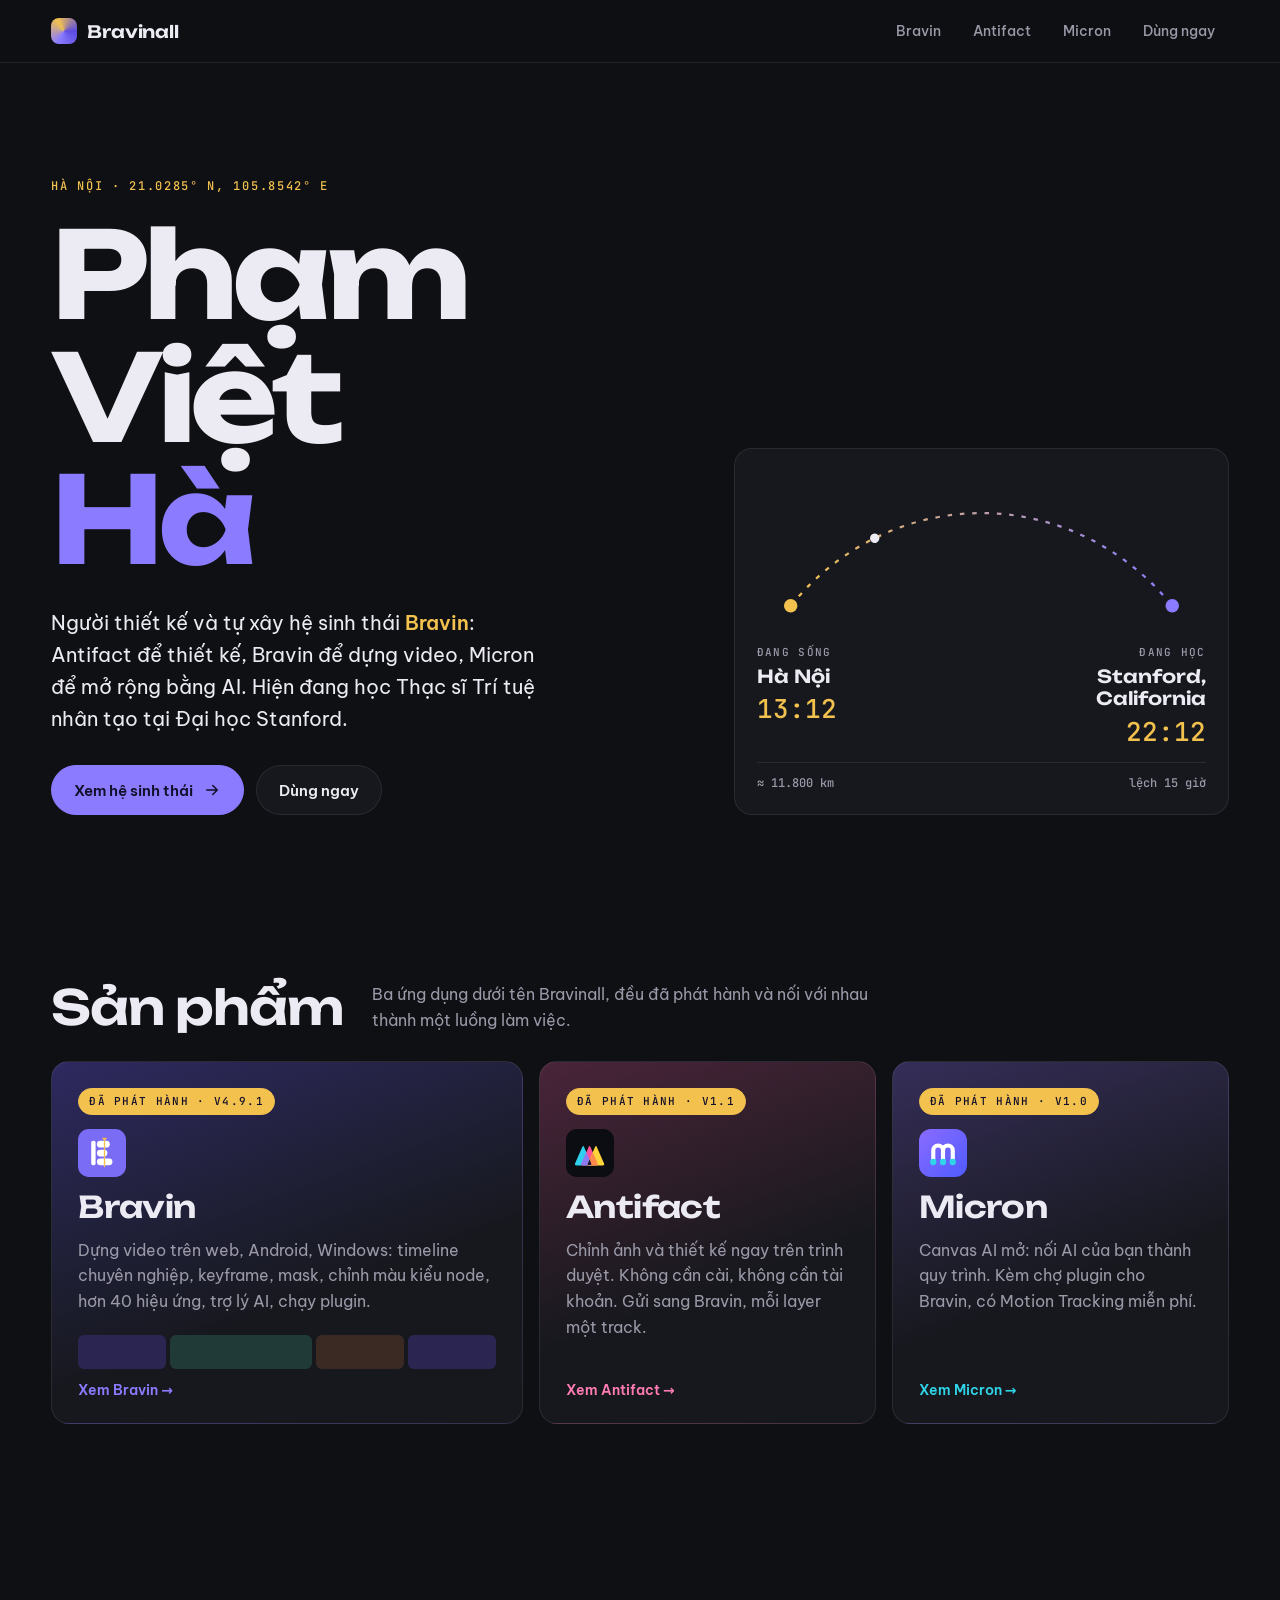
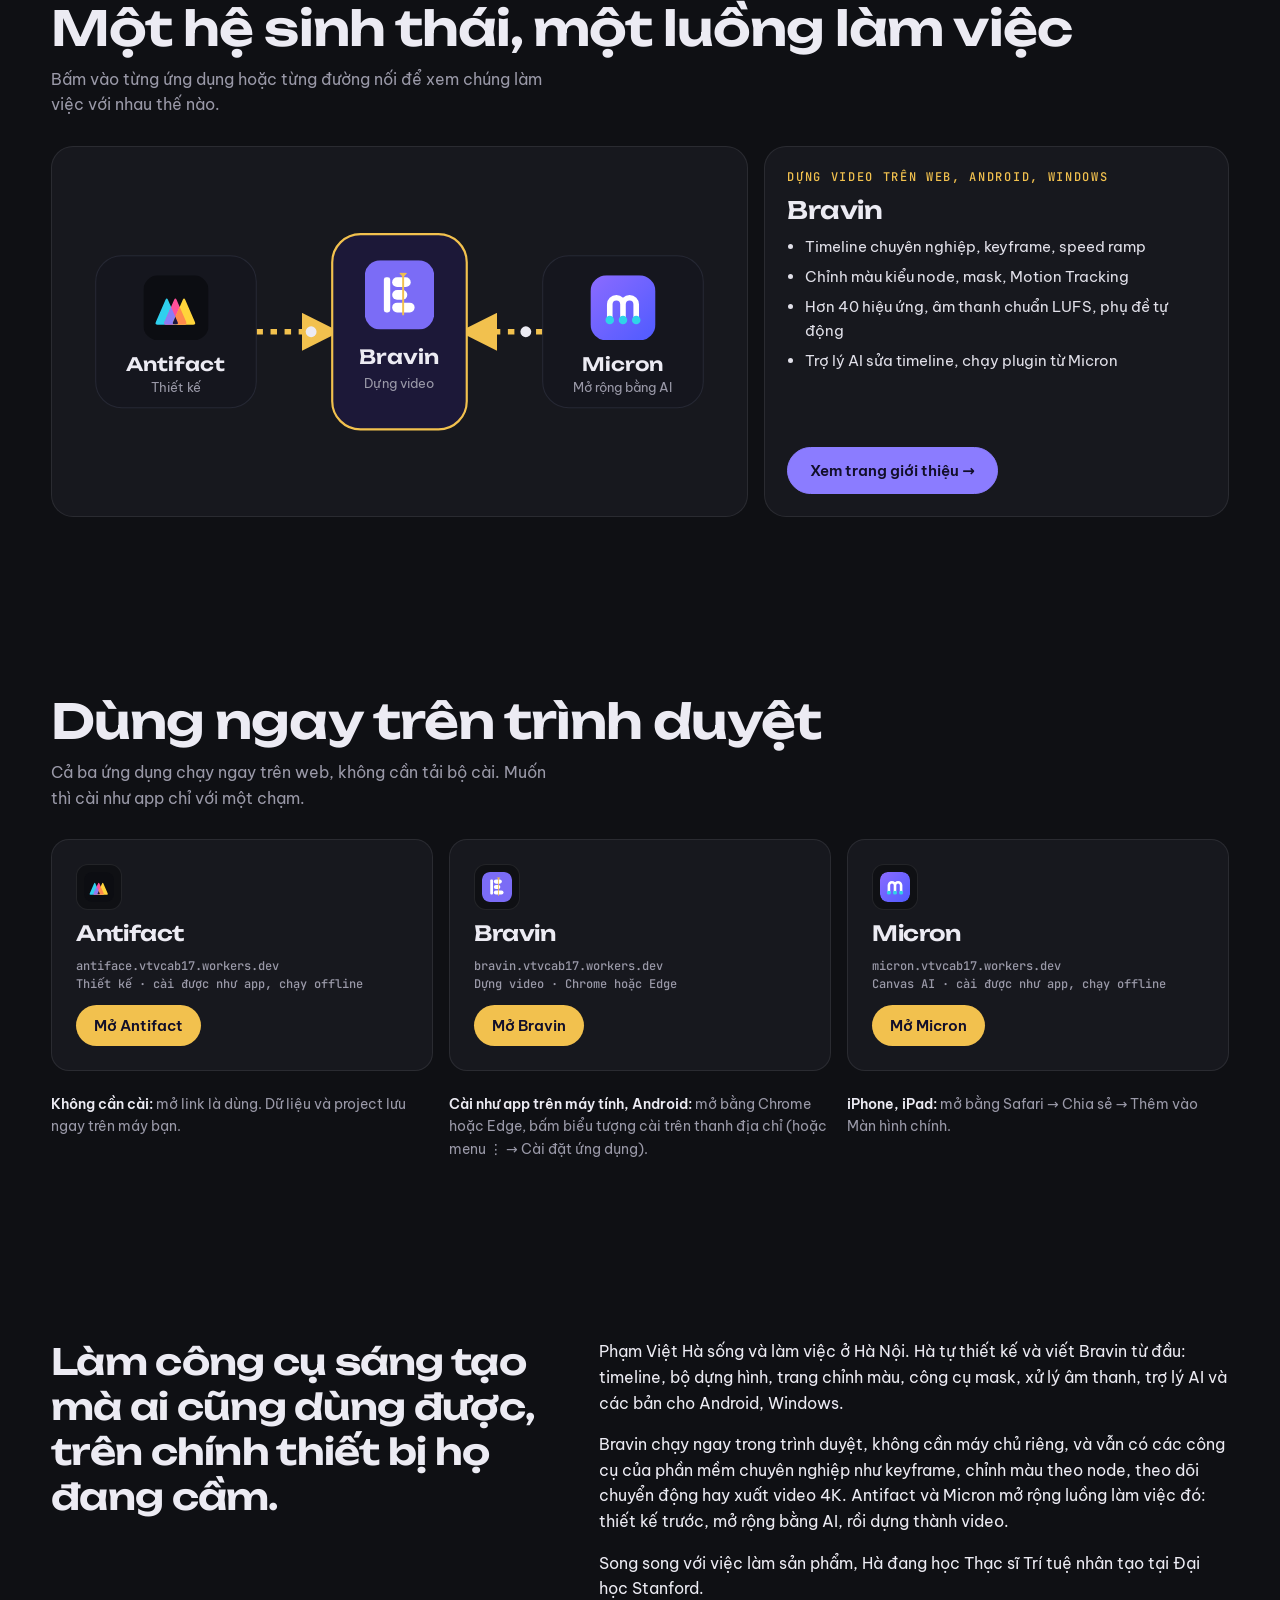
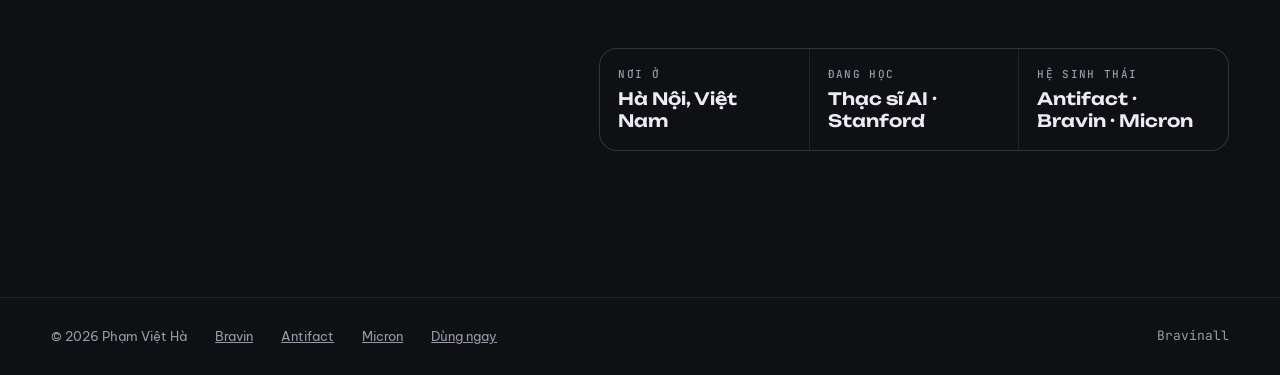
==== site/index.html @ 9df89d54 "Antifact và Micron thành trang trình chiếu giống Bravin - Mỗi tính năng một slide, thanh timeline ở " ====
<!doctype html>
<html lang="vi">
<head>
<meta charset="utf-8">
<meta name="viewport" content="width=device-width,initial-scale=1,viewport-fit=cover">
<title>Bravinall</title>
<meta name="description" content="Bravinall: hệ sinh thái công cụ sáng tạo của Phạm Việt Hà. Antifact để thiết kế, Bravin để dựng video, Micron để mở rộng bằng AI.">
<link rel="icon" href="assets/icon-32.png">
<meta property="og:title" content="Bravinall: Antifact, Bravin, Micron">
<meta property="og:description" content="Hệ sinh thái công cụ sáng tạo: Antifact để thiết kế, Bravin để dựng video, Micron để mở rộng bằng AI.">
<link rel="preconnect" href="https://fonts.googleapis.com">
<link rel="preconnect" href="https://fonts.gstatic.com" crossorigin>
<link rel="stylesheet" href="https://fonts.googleapis.com/css2?family=Be+Vietnam+Pro:wght@400;500;600&family=JetBrains+Mono:wght@500&family=Unbounded:wght@500;600;700&display=swap">
<link rel="stylesheet" href="assets/site.css">
<style>
.hero{padding-block:clamp(48px,9vw,120px) clamp(40px,6vw,80px)}
.hero .grid{display:grid;grid-template-columns:minmax(0,1.25fr) minmax(0,1fr);gap:clamp(28px,5vw,72px);align-items:end}
.name{font-size:clamp(46px,9.4vw,138px);font-weight:700;letter-spacing:-.045em;line-height:1.02}
.name span{display:block;color:var(--iris)}
.lede{font-size:clamp(17px,1.6vw,20px);max-width:36ch;margin-top:26px;color:var(--fg)}
.lede b{font-weight:600;color:var(--gold)}
.route{position:relative;background:var(--panel);border:1px solid var(--line);border-radius:var(--r);padding:22px;overflow:hidden}
.route svg{display:block;width:100%;height:auto}
.route .cities{display:grid;grid-template-columns:1fr 1fr;gap:14px;margin-top:6px}
.city .lbl{font:500 11px/1.4 var(--f-mono);letter-spacing:.12em;text-transform:uppercase;color:var(--muted)}
.city .nm{font:600 18px/1.25 var(--f-display);margin-top:4px}
.city .clock{font:500 26px/1.1 var(--f-mono);font-variant-numeric:tabular-nums;color:var(--gold);margin-top:8px}
.city:last-child{text-align:right}
.route .dist{display:flex;justify-content:space-between;gap:12px;border-top:1px solid var(--line);margin-top:16px;padding-top:12px;font:500 12px/1.4 var(--f-mono);color:var(--muted)}

.sec{padding-block:clamp(48px,7vw,96px)}
.sec-head{display:flex;flex-wrap:wrap;align-items:end;gap:12px 28px;margin-bottom:28px}
.sec-head h2{font-size:clamp(28px,4vw,48px)}
.sec-head p{max-width:46ch}

.projects{display:grid;grid-template-columns:1.4fr 1fr 1fr;gap:16px}
.proj{position:relative;display:flex;flex-direction:column;gap:14px;min-height:300px;padding:26px;border-radius:var(--r);border:1px solid var(--line);background:var(--panel);text-decoration:none;overflow:hidden;transition:transform .2s,border-color .2s}
.proj:hover{transform:translateY(-3px);border-color:color-mix(in srgb,var(--iris) 45%,transparent)}
.proj h3{font-size:30px}
.proj .st{font:500 11px/1 var(--f-mono);letter-spacing:.12em;text-transform:uppercase;padding:7px 10px;border-radius:999px;border:1px solid var(--line);align-self:flex-start}
.proj .st.live{color:#120f2a;background:var(--gold);border-color:var(--gold)}
.proj .st.soon{color:var(--muted)}
.proj p{color:var(--muted);max-width:40ch}
.proj .go{margin-top:auto;font:600 14px/1 var(--f-body);color:var(--iris)}
.proj.featured{background:linear-gradient(160deg,color-mix(in srgb,var(--iris-deep) 34%,var(--panel)) 0%,var(--panel) 62%)}
.proj.featured .strip{display:flex;gap:4px;height:34px;margin-top:6px}
.proj.featured .strip i{display:block;border-radius:6px;background:var(--clip-a)}
.proj.featured .strip i:nth-child(2){background:var(--clip-b);flex:1.6}
.proj.featured .strip i:nth-child(3){background:var(--clip-c)}
.proj.featured .strip i{flex:1}
.proj .pic{width:48px;height:48px;display:block}
.proj.af{background:linear-gradient(160deg,color-mix(in srgb,#ff4f99 22%,var(--panel)) 0%,var(--panel) 60%)}
.proj.af .go{color:#ff7db3}
.proj.mc{background:linear-gradient(160deg,color-mix(in srgb,#8b6bff 26%,var(--panel)) 0%,var(--panel) 60%)}
.proj.mc .go{color:#2fd4e8}
.eco{display:grid;grid-template-columns:minmax(0,1.5fr) minmax(0,1fr);gap:16px;align-items:stretch}
.eco-map svg{display:block;width:100%;height:auto}
.enode{cursor:pointer;outline:none}
.enode rect{transition:stroke .2s,filter .2s}
.enode:hover rect,.enode:focus-visible rect,.enode.on rect{stroke:#f2c14e;stroke-width:2}
.link{stroke-dasharray:6 7;animation:dash 1s linear infinite;opacity:.55;transition:opacity .2s}
.link.on{opacity:1;stroke-width:5}
.hit path{cursor:pointer}
@keyframes dash{to{stroke-dashoffset:-26}}
.eco-info{display:flex;flex-direction:column;gap:12px}
.eco-info h3{font-size:24px}
.eco-info ul{margin:0;padding-left:18px;display:grid;gap:6px;color:color-mix(in srgb,var(--fg) 86%,var(--muted));font-size:15px}
.eco-info .act{display:flex;flex-wrap:wrap;gap:10px;margin-top:auto}
.proj.dim{background:repeating-linear-gradient(135deg,var(--panel) 0 14px,color-mix(in srgb,var(--panel) 86%,var(--fg)) 14px 15px)}

.about{display:grid;grid-template-columns:minmax(0,1fr) minmax(0,1.3fr);gap:clamp(24px,5vw,72px)}
.about .big{font:600 clamp(24px,3vw,36px)/1.25 var(--f-display);letter-spacing:-.02em}
.about .txt{display:flex;flex-direction:column;gap:16px;max-width:62ch;color:var(--fg)}
.facts{display:grid;grid-template-columns:repeat(3,minmax(0,1fr));gap:1px;background:var(--line);border:1px solid var(--line);border-radius:var(--r);overflow:hidden;margin-top:30px}
.facts div{background:var(--ink);padding:18px}
.facts dt{font:500 11px/1.4 var(--f-mono);letter-spacing:.12em;text-transform:uppercase;color:var(--muted)}
.facts dd{margin:6px 0 0;font:600 17px/1.3 var(--f-display)}

@media (max-width:900px){
  .hero .grid,.about{grid-template-columns:1fr}
  .projects{grid-template-columns:1fr}
  .eco{grid-template-columns:1fr}
  .proj{min-height:0}
  .facts{grid-template-columns:1fr}
}
@media (prefers-reduced-motion:reduce){.route .dot{display:none}.link{animation:none}}
</style>
</head>
<body>
<header class="bar">
  <div class="wrap">
    <a class="logo" href="index.html" aria-current="page"><i aria-hidden="true"></i>Bravinall</a>
    <nav class="nav" aria-label="Sản phẩm">
      <a href="bravin.html">Bravin</a>
      <a href="antifact.html">Antifact</a>
      <a href="micron.html">Micron</a>
      <a href="#tai-ve">Dùng ngay</a>
    </nav>
  </div>
</header>

<main>
  <section class="hero wrap">
    <div class="grid">
      <div>
        <p class="eyebrow">Hà Nội · 21.0285° N, 105.8542° E</p>
        <h1 class="name" style="margin-top:18px">Phạm<br>Việt <span>Hà</span></h1>
        <p class="lede">Người thiết kế và tự xây hệ sinh thái <b>Bravin</b>: Antifact để thiết kế, Bravin để dựng video, Micron để mở rộng bằng AI. Hiện đang học Thạc sĩ Trí tuệ nhân tạo tại Đại học Stanford.</p>
        <div style="display:flex;flex-wrap:wrap;gap:12px;margin-top:30px">
          <a class="btn primary" href="#he-sinh-thai">Xem hệ sinh thái
            <svg viewBox="0 0 24 24" fill="none" stroke="currentColor" stroke-width="2" stroke-linecap="round"><path d="M5 12h14M13 6l6 6-6 6"/></svg></a>
          <a class="btn" href="#tai-ve">Dùng ngay</a>
        </div>
      </div>
      <aside class="route rise" aria-label="Hà Nội và Stanford">
        <svg viewBox="0 0 400 150" role="img" aria-label="Đường bay từ Hà Nội tới Stanford">
          <defs><linearGradient id="arc" x1="0" x2="1"><stop offset="0" stop-color="#f2c14e"/><stop offset="1" stop-color="#8b7cff"/></linearGradient></defs>
          <path id="routePath" d="M30 120 C 120 10, 280 10, 370 120" fill="none" stroke="url(#arc)" stroke-width="2" stroke-dasharray="4 7"/>
          <circle cx="30" cy="120" r="6" fill="#f2c14e"/><circle cx="370" cy="120" r="6" fill="#8b7cff"/>
          <circle class="dot" r="4.2" fill="#ecebf3"><animateMotion dur="7s" repeatCount="indefinite" rotate="auto"><mpath href="#routePath"/></animateMotion></circle>
        </svg>
        <div class="cities">
          <div class="city"><div class="lbl">Đang sống</div><div class="nm">Hà Nội</div><div class="clock" id="clkHN">--:--</div></div>
          <div class="city"><div class="lbl">Đang học</div><div class="nm">Stanford, California</div><div class="clock" id="clkSF">--:--</div></div>
        </div>
        <div class="dist"><span>≈ 11.800 km</span><span id="clkDiff">lệch 14 giờ</span></div>
      </aside>
    </div>
  </section>

  <section class="sec wrap" id="du-an">
    <div class="sec-head">
      <h2>Sản phẩm</h2>
      <p class="muted">Ba ứng dụng dưới tên Bravinall, đều đã phát hành và nối với nhau thành một luồng làm việc.</p>
    </div>
    <div class="projects">
      <a class="proj featured rise" href="bravin.html">
        <span class="st live">Đã phát hành · v4.9.1</span>
        <img class="pic" src="assets/brand/bravin.svg" alt="">
        <h3>Bravin</h3>
        <p>Dựng video trên web, Android, Windows: timeline chuyên nghiệp, keyframe, mask, chỉnh màu kiểu node, hơn 40 hiệu ứng, trợ lý AI, chạy plugin.</p>
        <div class="strip" aria-hidden="true"><i></i><i></i><i></i><i></i></div>
        <span class="go">Xem Bravin →</span>
      </a>
      <a class="proj af rise" href="antifact.html">
        <span class="st live">Đã phát hành · v1.1</span>
        <img class="pic" src="assets/brand/antifact.svg" alt="">
        <h3>Antifact</h3>
        <p>Chỉnh ảnh và thiết kế ngay trên trình duyệt. Không cần cài, không cần tài khoản. Gửi sang Bravin, mỗi layer một track.</p>
        <span class="go">Xem Antifact →</span>
      </a>
      <a class="proj mc rise" href="micron.html">
        <span class="st live">Đã phát hành · v1.0</span>
        <img class="pic" src="assets/brand/micron.svg" alt="">
        <h3>Micron</h3>
        <p>Canvas AI mở: nối AI của bạn thành quy trình. Kèm chợ plugin cho Bravin, có Motion Tracking miễn phí.</p>
        <span class="go">Xem Micron →</span>
      </a>
    </div>
  </section>

  <section class="sec wrap" id="he-sinh-thai">
    <div class="sec-head">
      <h2>Một hệ sinh thái, một luồng làm việc</h2>
      <p class="muted">Bấm vào từng ứng dụng hoặc từng đường nối để xem chúng làm việc với nhau thế nào.</p>
    </div>
    <div class="eco">
      <div class="eco-map stage">
        <svg viewBox="0 0 600 300" role="img" aria-label="Sơ đồ: Antifact gửi thiết kế sang Bravin, Micron gửi kết quả AI và plugin sang Bravin">
          <defs><marker id="ah" viewBox="0 0 10 10" refX="8" refY="5" markerWidth="7" markerHeight="7" orient="auto"><path d="M0 0L10 5L0 10z" fill="#f2c14e"/></marker></defs>
          <g fill="none" stroke-width="3">
            <path class="link" data-k="af-br" d="M168 150 C 220 150, 220 150, 238 150" stroke="#f2c14e" marker-end="url(#ah)"/>
            <path class="link" data-k="mc-br" d="M432 150 C 380 150, 380 150, 362 150" stroke="#f2c14e" marker-end="url(#ah)"/>
          </g>
          <g class="hit" fill="transparent"><path data-k="af-br" d="M168 136H238V164H168z"/><path data-k="mc-br" d="M362 136H432V164H362z"/></g>
          <g class="enode" data-k="af" tabindex="0" role="button" aria-label="Antifact"><rect x="20" y="80" width="148" height="140" rx="24" fill="#15161e" stroke="#262834"/><image href="assets/brand/antifact.svg" x="64" y="98" width="60" height="60"/><text x="94" y="186" text-anchor="middle" fill="#ecebf3" font-family="Unbounded,sans-serif" font-size="17" font-weight="600">Antifact</text><text x="94" y="206" text-anchor="middle" fill="#9a99a8" font-family="Be Vietnam Pro,sans-serif" font-size="12">Thiết kế</text></g>
          <g class="enode" data-k="br" tabindex="0" role="button" aria-label="Bravin"><rect x="238" y="60" width="124" height="180" rx="26" fill="#1c1838" stroke="#8b7cff"/><image href="assets/brand/bravin.svg" x="268" y="84" width="64" height="64"/><text x="300" y="180" text-anchor="middle" fill="#ecebf3" font-family="Unbounded,sans-serif" font-size="18" font-weight="600">Bravin</text><text x="300" y="202" text-anchor="middle" fill="#9a99a8" font-family="Be Vietnam Pro,sans-serif" font-size="12">Dựng video</text></g>
          <g class="enode" data-k="mc" tabindex="0" role="button" aria-label="Micron"><rect x="432" y="80" width="148" height="140" rx="24" fill="#15161e" stroke="#262834"/><image href="assets/brand/micron.svg" x="476" y="98" width="60" height="60"/><text x="506" y="186" text-anchor="middle" fill="#ecebf3" font-family="Unbounded,sans-serif" font-size="17" font-weight="600">Micron</text><text x="506" y="206" text-anchor="middle" fill="#9a99a8" font-family="Be Vietnam Pro,sans-serif" font-size="12">Mở rộng bằng AI</text></g>
          <circle r="5" fill="#ecebf3"><animateMotion dur="2.4s" repeatCount="indefinite" path="M168 150 L238 150"/></circle>
          <circle r="5" fill="#ecebf3"><animateMotion dur="2.4s" begin="-1.2s" repeatCount="indefinite" path="M432 150 L362 150"/></circle>
        </svg>
      </div>
      <div class="eco-info stage" id="ecoInfo" aria-live="polite"></div>
    </div>
  </section>

  <section class="sec wrap" id="tai-ve">
    <div class="sec-head"><h2>Dùng ngay trên trình duyệt</h2><p class="muted">Cả ba ứng dụng chạy ngay trên web, không cần tải bộ cài. Muốn thì cài như app chỉ với một chạm.</p></div>
    <div class="dl">
        <a class="get web" href="https://antiface.vtvcab17.workers.dev/" target="_blank" rel="noopener">
          <span class="ic"><img src="assets/brand/antifact.svg" alt="" width="30" height="30"></span>
          <h3>Antifact</h3><span class="meta">antiface.vtvcab17.workers.dev<br>Thiết kế · cài được như app, chạy offline</span><span class="act">Mở Antifact</span></a>
        <a class="get web" href="https://bravin.vtvcab17.workers.dev/" target="_blank" rel="noopener">
          <span class="ic"><img src="assets/brand/bravin.svg" alt="" width="30" height="30"></span>
          <h3>Bravin</h3><span class="meta">bravin.vtvcab17.workers.dev<br>Dựng video · Chrome hoặc Edge</span><span class="act">Mở Bravin</span></a>
        <a class="get web" href="https://micron.vtvcab17.workers.dev/" target="_blank" rel="noopener">
          <span class="ic"><img src="assets/brand/micron.svg" alt="" width="30" height="30"></span>
          <h3>Micron</h3><span class="meta">micron.vtvcab17.workers.dev<br>Canvas AI · cài được như app, chạy offline</span><span class="act">Mở Micron</span></a>
    </div>
    <div class="notes">
      <p><b>Không cần cài:</b> mở link là dùng. Dữ liệu và project lưu ngay trên máy bạn.</p>
      <p><b>Cài như app trên máy tính, Android:</b> mở bằng Chrome hoặc Edge, bấm biểu tượng cài trên thanh địa chỉ (hoặc menu ⋮ → Cài đặt ứng dụng).</p>
      <p><b>iPhone, iPad:</b> mở bằng Safari → Chia sẻ → Thêm vào Màn hình chính.</p>
    </div>
  </section>

  <section class="sec wrap" id="gioi-thieu">
    <div class="about">
      <p class="big rise">Làm công cụ sáng tạo mà ai cũng dùng được, trên chính thiết bị họ đang cầm.</p>
      <div class="txt">
        <p>Phạm Việt Hà sống và làm việc ở Hà Nội. Hà tự thiết kế và viết Bravin từ đầu: timeline, bộ dựng hình, trang chỉnh màu, công cụ mask, xử lý âm thanh, trợ lý AI và các bản cho Android, Windows.</p>
        <p>Bravin chạy ngay trong trình duyệt, không cần máy chủ riêng, và vẫn có các công cụ của phần mềm chuyên nghiệp như keyframe, chỉnh màu theo node, theo dõi chuyển động hay xuất video 4K. Antifact và Micron mở rộng luồng làm việc đó: thiết kế trước, mở rộng bằng AI, rồi dựng thành video.</p>
        <p>Song song với việc làm sản phẩm, Hà đang học Thạc sĩ Trí tuệ nhân tạo tại Đại học Stanford.</p>
        <dl class="facts">
          <div><dt>Nơi ở</dt><dd>Hà Nội, Việt Nam</dd></div>
          <div><dt>Đang học</dt><dd>Thạc sĩ AI · Stanford</dd></div>
          <div><dt>Hệ sinh thái</dt><dd>Antifact · Bravin · Micron</dd></div>
        </dl>
      </div>
    </div>
  </section>
</main>

<footer class="foot">
  <div class="wrap">
    <span>© 2026 Phạm Việt Hà</span>
    <a href="bravin.html">Bravin</a><a href="antifact.html">Antifact</a><a href="micron.html">Micron</a><a href="#tai-ve">Dùng ngay</a>
    <span class="tc">Bravinall</span>
  </div>
</footer>
<script src="assets/site.js"></script>
<script>
(function () {
  const f = tz => new Intl.DateTimeFormat("vi-VN", { hour: "2-digit", minute: "2-digit", hour12: false, timeZone: tz });
  const hn = f("Asia/Ho_Chi_Minh"), sf = f("America/Los_Angeles");
  function tick() {
    const d = new Date();
    document.getElementById("clkHN").textContent = hn.format(d);
    document.getElementById("clkSF").textContent = sf.format(d);
    const off = tz => { const p = new Intl.DateTimeFormat("en-US", { timeZone: tz, timeZoneName: "shortOffset" }).formatToParts(d).find(x => x.type === "timeZoneName"); const m = /GMT([+-]\d+)?/.exec(p ? p.value : ""); return m && m[1] ? +m[1] : 0; };
    document.getElementById("clkDiff").textContent = "lệch " + Math.abs(off("Asia/Ho_Chi_Minh") - off("America/Los_Angeles")) + " giờ";
  }
  tick(); setInterval(tick, 15000);
})();
</script>
<script>
(function () {
  const D = {
    af: ["Antifact", "Thiết kế ngay trên trình duyệt", ["Không cần cài, không cần tài khoản, dữ liệu ở máy bạn", "Layer, 16 công cụ, xoá vật thể, chữ tiếng Việt", "Trợ lý AI tự chọn: Claude, OpenAI, Ollama", "Xuất PNG, JPG, WebP hoặc gửi sang Bravin"], "antifact.html", "https://antiface.vtvcab17.workers.dev/"],
    br: ["Bravin", "Dựng video trên web, Android, Windows", ["Timeline chuyên nghiệp, keyframe, speed ramp", "Chỉnh màu kiểu node, mask, Motion Tracking", "Hơn 40 hiệu ứng, âm thanh chuẩn LUFS, phụ đề tự động", "Trợ lý AI sửa timeline, chạy plugin từ Micron"], "bravin.html", "https://bravin.vtvcab17.workers.dev/"],
    mc: ["Micron", "Canvas AI và chợ tiện ích", ["Nối các ô AI thành quy trình, Chạy tất cả", "Mang AI của bạn: API key hoặc AI chạy trên máy", "Chợ plugin cho Bravin: Motion Tracking, Micron AI…", "Web, Windows, macOS, Android, iPad"], "micron.html", "https://micron.vtvcab17.workers.dev/"],
    "af-br": ["Antifact → Bravin", "Thiết kế tĩnh thành video", ["Nút Gửi sang Bravin trong Antifact", "Mỗi layer thành một track, đúng vị trí và thứ tự", "Giữ keyframe, chuyển cảnh, camera 2D và parallax", "Bravin hiện báo cáo nhập để kiểm tra"], "bravin.html#he-sinh-thai", null],
    "mc-br": ["Micron → Bravin", "AI và plugin cho trình dựng", ["Extension: 🎬 Gửi sang Bravin dưới mỗi kết quả", "Plugin Micron AI viết chữ, tạo ảnh, giọng đọc trên timeline", "Plugin Motion Tracking miễn phí", "Cài từ chợ Extensions & Plugins"], "micron.html", null]
  };
  const info = document.getElementById("ecoInfo");
  function pick(k) {
    const [t, sub, li, page, app] = D[k];
    info.innerHTML = '<p class="eyebrow">' + sub + "</p><h3>" + t + "</h3><ul>" + li.map(x => "<li>" + x + "</li>").join("") + '</ul><div class="act"><a class="btn primary" href="' + page + '">Xem trang giới thiệu →</a>' + "" + "</div>";
    document.querySelectorAll(".enode").forEach(n => n.classList.toggle("on", n.dataset.k === k));
    document.querySelectorAll(".link").forEach(l => l.classList.toggle("on", l.dataset.k === k || (k === "br")));
  }
  document.querySelectorAll(".enode,.hit path").forEach(n => { n.addEventListener("click", () => pick(n.dataset.k)); n.addEventListener("keydown", e => { if (e.key === "Enter" || e.key === " ") { e.preventDefault(); pick(n.dataset.k); } }); });
  pick("br");
})();
</script>
</body>
</html>
---- site/assets/site.css ----
/* Bravinall — studio of Phạm Việt Hà.
   Layout: dark editing-suite ground; content sits on a 12-col grid; the Bravin
   deck is a stack of full-height "slides" scrubbed by a timeline at the bottom. */
:root{
  --ink:#0f1014;          /* ground, like an editor's canvas */
  --panel:#17181e;        /* raised surfaces */
  --line:rgba(231,231,240,.09);
  --fg:#ecebf3;           /* main text */
  --muted:#9a99a8;        /* secondary text */
  --iris:#8b7cff;         /* Bravin accent */
  --iris-deep:#5b4be0;
  --gold:#f2c14e;         /* playhead, timecode, keyframes */
  --clip-a:#2b2552; --clip-b:#1f3a37; --clip-c:#3b2a24;
  --f-display:"Unbounded","Be Vietnam Pro",system-ui,sans-serif;
  --f-body:"Be Vietnam Pro",system-ui,-apple-system,"Segoe UI",sans-serif;
  --f-mono:"JetBrains Mono",ui-monospace,Menlo,Consolas,monospace;
  --gutter:clamp(16px,4vw,56px);
  --r:18px;
  color-scheme:dark;
}
*{box-sizing:border-box}
html{scroll-behavior:smooth}
body{margin:0;background:var(--ink);color:var(--fg);font:400 16px/1.6 var(--f-body);-webkit-font-smoothing:antialiased;overflow-x:hidden}
a{color:inherit}
:focus-visible{outline:2px solid var(--gold);outline-offset:3px;border-radius:6px}
h1,h2,h3{font-family:var(--f-display);font-weight:600;letter-spacing:-.02em;line-height:1.08;text-wrap:balance;margin:0}
p{margin:0}
.wrap{padding-inline:var(--gutter);max-width:1320px;margin-inline:auto}
.eyebrow{font:500 12px/1.4 var(--f-mono);letter-spacing:.14em;text-transform:uppercase;color:var(--gold)}
.muted{color:var(--muted)}
.tc{font-family:var(--f-mono);font-variant-numeric:tabular-nums}

/* top bar */
.bar{position:sticky;top:env(safe-area-inset-top,0px);z-index:40;background:color-mix(in srgb,var(--ink) 82%,transparent);backdrop-filter:blur(14px);-webkit-backdrop-filter:blur(14px);border-bottom:1px solid var(--line)}
.bar .wrap{display:flex;align-items:center;gap:14px;min-height:62px;flex-wrap:wrap}
.logo{display:flex;align-items:center;gap:10px;text-decoration:none;font:600 17px/1 var(--f-display);letter-spacing:-.01em}
.logo i{width:26px;height:26px;border-radius:8px;background:conic-gradient(from 210deg,var(--iris),var(--gold),var(--iris-deep),var(--iris));display:block}
.nav{display:flex;gap:4px;margin-left:auto;flex-wrap:wrap}
.nav a{text-decoration:none;font:500 14px/1 var(--f-body);color:var(--muted);padding:10px 14px;border-radius:999px;transition:color .15s,background-color .15s}
.nav a:hover{color:var(--fg);background:var(--panel)}
.nav a[aria-current="page"]{color:var(--fg);background:var(--panel)}
.nav a .new{font:500 10px/1 var(--f-mono);color:var(--gold);margin-left:6px;letter-spacing:.06em}
.nav a .soon{font:500 10px/1 var(--f-mono);color:var(--gold);margin-left:6px;letter-spacing:.06em}

/* buttons */
.btn{display:inline-flex;align-items:center;gap:10px;text-decoration:none;font:600 15px/1 var(--f-body);padding:15px 22px;border-radius:999px;border:1px solid var(--line);background:var(--panel);color:var(--fg);transition:transform .15s,background-color .15s,border-color .15s}
.btn:hover{transform:translateY(-1px);border-color:color-mix(in srgb,var(--iris) 50%,transparent)}
.btn.primary{background:var(--iris);border-color:var(--iris);color:#120f2a}
.btn.primary:hover{background:color-mix(in srgb,var(--iris) 88%,white)}
.btn svg{width:18px;height:18px;flex:none}

/* reveal tied to scroll position where supported; fully visible otherwise */
@supports (animation-timeline: view()){
  @media (prefers-reduced-motion:no-preference){
    .rise{animation:rise linear both;animation-timeline:view();animation-range:entry 0% cover 30%}
  }
}
@keyframes rise{from{opacity:.4;transform:translateY(32px)}to{opacity:1;transform:none}}

/* footer */
.foot{border-top:1px solid var(--line);margin-top:40px}
.foot .wrap{display:flex;flex-wrap:wrap;gap:12px 28px;align-items:center;padding-block:28px;color:var(--muted);font-size:13px}
.foot .wrap>:last-child{margin-left:auto}
@media (max-width:640px){.foot .wrap>:last-child{margin-left:0}}

/* ===== Hệ sinh thái: phần dùng chung (player, so sánh, tải về) ===== */
:root{--af-c:#2fd0ee;--af-m:#ff4f99;--af-y:#ffd43b;--mc-a:#8b6bff;--mc-b:#4f5bff;--mc-c:#2fd4e8}
.sec{padding-block:clamp(48px,7vw,96px)}
.sec-head{display:flex;flex-wrap:wrap;align-items:end;gap:12px 28px;margin-bottom:28px}
.sec-head h2{font-size:clamp(28px,4vw,48px)}
.sec-head p{max-width:52ch}

/* promo player: "video" giới thiệu dựng bằng HTML, tua được */
.promo{position:relative;border-radius:22px;overflow:hidden;background:#07070b;border:1px solid var(--line);box-shadow:0 30px 80px -40px rgba(0,0,0,.8)}
.promo .scr{position:relative;aspect-ratio:16/9;overflow:hidden;cursor:pointer;background:radial-gradient(120% 90% at 50% 0%,#1a1830 0%,#07070b 70%)}
.promo .scene{position:absolute;inset:0;display:grid;grid-template-columns:minmax(0,1fr) minmax(0,1.1fr);align-items:center;gap:4%;padding:5% 6%;opacity:0;visibility:hidden;transition:opacity .5s,visibility .5s}
.promo .scene.on{opacity:1;visibility:visible}
.promo .scene .cap{display:grid;gap:10px;transform:translateY(14px);opacity:0;transition:transform .7s .15s,opacity .7s .15s}
.promo .scene.on .cap{transform:none;opacity:1}
.promo .cap .k{font:500 clamp(9px,1.1vw,12px)/1.3 var(--f-mono);letter-spacing:.14em;text-transform:uppercase;color:var(--gold)}
.promo .cap h3{font-size:clamp(17px,3vw,38px);line-height:1.05}
.promo .cap p{font-size:clamp(11px,1.35vw,16px);color:color-mix(in srgb,var(--fg) 82%,var(--muted));max-width:34ch}
.promo .scene .art{position:relative;height:100%;display:grid;place-items:center;transform:scale(.94);opacity:0;transition:transform .8s .25s,opacity .8s .25s}
.promo .scene.on .art{transform:none;opacity:1}
.promo .scene .art svg,.promo .scene .art .box{width:100%;height:auto;max-height:100%}
.promo .scene.center{grid-template-columns:1fr;text-align:center;justify-items:center}
.promo .scene.center .cap{justify-items:center}
.promo .scene.center .cap p{max-width:46ch}
.promo .bigplay{position:absolute;inset:0;display:grid;place-items:center;background:rgba(5,5,10,.35);border:0;color:#fff;cursor:pointer;transition:opacity .3s}
.promo .bigplay span{width:clamp(54px,8vw,84px);aspect-ratio:1;border-radius:50%;display:grid;place-items:center;background:var(--iris);box-shadow:0 10px 40px -10px var(--iris)}
.promo .bigplay svg{width:40%;height:40%;margin-left:6%}
.promo.playing .bigplay,.promo.started .bigplay{opacity:0;pointer-events:none}
.promo .ctrl{display:grid;grid-template-columns:auto auto minmax(0,1fr) auto;gap:12px;align-items:center;padding:10px 14px;background:#0b0b11;border-top:1px solid var(--line)}
.promo .ctrl button{width:36px;height:36px;border-radius:10px;border:1px solid var(--line);background:var(--panel);color:var(--fg);display:grid;place-items:center;cursor:pointer}
.promo .ctrl button svg{width:16px;height:16px}
.promo .ctrl .tcv{font:500 13px/1 var(--f-mono);color:var(--gold);font-variant-numeric:tabular-nums;min-width:92px}
.promo .chap{position:relative;display:flex;gap:3px;height:30px}
.promo .chap button{flex:1;width:auto;height:auto;min-width:0;border:0;border-radius:6px;background:var(--panel);color:var(--muted);font:500 11px/30px var(--f-body);white-space:nowrap;overflow:hidden;text-overflow:ellipsis;padding:0 8px;text-align:left;position:relative;display:block}
.promo .chap button i{position:absolute;left:0;top:0;bottom:0;width:0;background:color-mix(in srgb,var(--iris) 40%,transparent);pointer-events:none}
.promo .chap button span{position:relative}
.promo .chap button.on{color:var(--fg)}
.promo .full{font:600 12px/1 var(--f-body);width:auto!important;padding:0 12px;white-space:nowrap}
.promo video{display:block;width:100%;aspect-ratio:16/9;background:#000}
@media (max-width:640px){.promo .chap button{font-size:0;padding:0}.promo .ctrl{grid-template-columns:auto minmax(0,1fr) auto;gap:8px}.promo .ctrl .tcv{display:none}
  .promo .scene{grid-template-columns:1fr;grid-template-rows:auto minmax(0,1fr);padding:5% 6% 3%;gap:2%}.promo .cap p{display:none}}

/* so sánh: bấm từng dòng để xem chi tiết, công tắc đổi góc nhìn trên điện thoại */
.vs{border:1px solid var(--line);border-radius:var(--r);overflow:hidden;background:var(--panel)}
.vs .vh,.vs .vr>summary{display:grid;grid-template-columns:minmax(0,1.1fr) minmax(0,1fr) minmax(0,1fr);gap:16px;padding:14px 18px;align-items:center}
.vs .vh{font:500 11px/1.4 var(--f-mono);letter-spacing:.12em;text-transform:uppercase;color:var(--muted);border-bottom:1px solid var(--line)}
.vs .vh .us{color:var(--gold)}
.vs .vr{border-bottom:1px solid var(--line)}
.vs .vr:last-child{border-bottom:0}
.vs .vr>summary{cursor:pointer;list-style:none}
.vs .vr>summary::-webkit-details-marker{display:none}
.vs .vr>summary:hover{background:color-mix(in srgb,var(--panel) 70%,var(--iris))}
.vs .vr b{font:600 15px/1.35 var(--f-body)}
.vs .vr .old{color:var(--muted);font-size:14px}
.vs .vr .new{font-size:14px;display:flex;gap:8px;align-items:flex-start}
.vs .vr .new::before{content:"";flex:none;width:18px;height:18px;margin-top:1px;border-radius:50%;background:var(--gold) url("data:image/svg+xml,%3Csvg xmlns='http://www.w3.org/2000/svg' viewBox='0 0 24 24' fill='none' stroke='%23120f2a' stroke-width='3.2' stroke-linecap='round' stroke-linejoin='round'%3E%3Cpath d='M5 12.5l4.5 4.5L19 7.5'/%3E%3C/svg%3E") center/12px no-repeat}
.vs .vr .more{padding:0 18px 16px;color:color-mix(in srgb,var(--fg) 82%,var(--muted));font-size:14px;max-width:80ch}
.vs .note{padding:12px 18px;font-size:12px;color:var(--muted);border-top:1px solid var(--line)}
.vs .seg{display:none}
@media (max-width:760px){
  .vs .vh{display:none}
  .vs .seg{display:flex;gap:4px;padding:10px;border-bottom:1px solid var(--line)}
  .vs .seg button{flex:1;border:1px solid var(--line);background:var(--ink);color:var(--muted);border-radius:999px;padding:9px;font:600 13px/1 var(--f-body);cursor:pointer}
  .vs .seg button[aria-pressed="true"]{background:var(--iris);color:#120f2a;border-color:var(--iris)}
  .vs .vr>summary{grid-template-columns:1fr;gap:6px}
  .vs[data-view="new"] .old,.vs[data-view="old"] .new{display:none}
}

/* tải về */
.dlhub .tabs{display:flex;flex-wrap:wrap;gap:6px;margin-bottom:18px}
.dlhub .tabs button{display:flex;align-items:center;gap:10px;border:1px solid var(--line);background:var(--panel);color:var(--muted);border-radius:999px;padding:10px 16px 10px 10px;font:600 14px/1 var(--f-body);cursor:pointer}
.dlhub .tabs button img{width:26px;height:26px;border-radius:8px;display:block}
.dlhub .tabs button[aria-selected="true"]{color:var(--fg);border-color:color-mix(in srgb,var(--iris) 60%,transparent);background:color-mix(in srgb,var(--iris) 18%,var(--panel))}
.dlhub [role="tabpanel"][hidden]{display:none}
.dl{display:grid;grid-template-columns:repeat(auto-fit,minmax(230px,1fr));gap:16px}
.get{position:relative;display:flex;flex-direction:column;gap:12px;padding:24px;border-radius:var(--r);border:1px solid var(--line);background:var(--panel);text-decoration:none;transition:transform .2s,border-color .2s}
.get:hover{transform:translateY(-3px);border-color:var(--iris)}
.get .ic{width:46px;height:46px;border-radius:12px;display:grid;place-items:center;background:var(--ink);border:1px solid var(--line)}
.get .ic svg{width:24px;height:24px}
.get h3{font-size:21px}
.get .meta{font:500 12px/1.5 var(--f-mono);color:var(--muted)}
.get .act{margin-top:auto;display:inline-flex;align-items:center;gap:8px;font:600 15px/1 var(--f-body);color:#120f2a;background:var(--iris);padding:13px 18px;border-radius:999px;align-self:flex-start}
.get.web .act{background:var(--gold)}
.get .host{font:500 10px/1 var(--f-mono);letter-spacing:.1em;text-transform:uppercase;color:var(--muted);border:1px solid var(--line);border-radius:999px;padding:5px 8px;align-self:flex-start}
.get.rec{border-color:var(--gold)}
.get.rec::after{content:"Hợp với máy bạn";position:absolute;top:-11px;right:16px;font:600 11px/1 var(--f-body);color:#120f2a;background:var(--gold);padding:6px 10px;border-radius:999px}
.notes{margin-top:22px;display:grid;grid-template-columns:repeat(auto-fit,minmax(260px,1fr));gap:16px;color:var(--muted);font-size:14px}
.notes b{color:var(--fg);font-weight:600}

/* trang sản phẩm dùng chung */
.phero{padding-block:clamp(40px,7vw,96px) clamp(32px,5vw,64px)}
.phero .grid{display:grid;grid-template-columns:minmax(0,.9fr) minmax(0,1.25fr);gap:clamp(28px,5vw,64px);align-items:center}
.phero h1{font-size:clamp(52px,10vw,150px);font-weight:700;letter-spacing:-.05em;line-height:.9}
.phero .body{margin-top:20px;font-size:clamp(17px,1.6vw,21px);max-width:40ch}
.phero .cta{display:flex;flex-wrap:wrap;gap:12px;margin-top:28px}
.plogo{display:flex;align-items:center;gap:14px;margin-bottom:18px}
.plogo img{width:52px;height:52px;display:block}
.feat{display:grid;grid-template-columns:repeat(auto-fit,minmax(250px,1fr));gap:14px}
.fc{display:flex;flex-direction:column;gap:10px;padding:22px;border-radius:var(--r);background:var(--panel);border:1px solid var(--line)}
.fc .n{font:500 11px/1 var(--f-mono);letter-spacing:.12em;color:var(--gold)}
.fc h3{font-size:19px}
.fc p{color:color-mix(in srgb,var(--fg) 84%,var(--muted));font-size:15px}
.chips{display:flex;flex-wrap:wrap;gap:8px;margin-top:20px}
.chip{font:500 13px/1 var(--f-body);padding:9px 12px;border-radius:999px;background:var(--panel);border:1px solid var(--line)}
.stage{position:relative;background:var(--panel);border:1px solid var(--line);border-radius:22px;padding:clamp(14px,2vw,22px);overflow:hidden}
.split2{display:grid;grid-template-columns:minmax(0,1fr) minmax(0,1.1fr);gap:clamp(24px,5vw,72px);align-items:center}
@media (max-width:900px){.phero .grid,.split2{grid-template-columns:1fr}}
.promo [data-anim]{animation-play-state:var(--ps,paused)!important}
@keyframes up{from{transform:translateY(40px);opacity:0}to{transform:none;opacity:1}}
@keyframes pop{from{transform:scale(.6);opacity:0}to{transform:none;opacity:1}}
@keyframes fly1{0%,15%{transform:translate(0,0)}55%,100%{transform:translate(0,var(--dy))}}
@keyframes draw{from{stroke-dashoffset:600}to{stroke-dashoffset:0}}
@keyframes slidex{from{transform:translateX(0)}to{transform:translateX(var(--dx,120px))}}
.promo .scene svg [data-anim]{transform-box:fill-box;transform-origin:center}
@keyframes typing{from{width:0}to{width:100%}}
.typer{display:inline-block;overflow:hidden;white-space:nowrap;vertical-align:bottom;animation:typing 1.8s steps(28) both}
.get .ic img{display:block;border-radius:8px}
.slide .promo{max-width:min(100%,calc((100svh - 480px) * 16 / 9));margin-inline:auto}
@media (max-width:640px){.slide .promo{max-width:100%}}
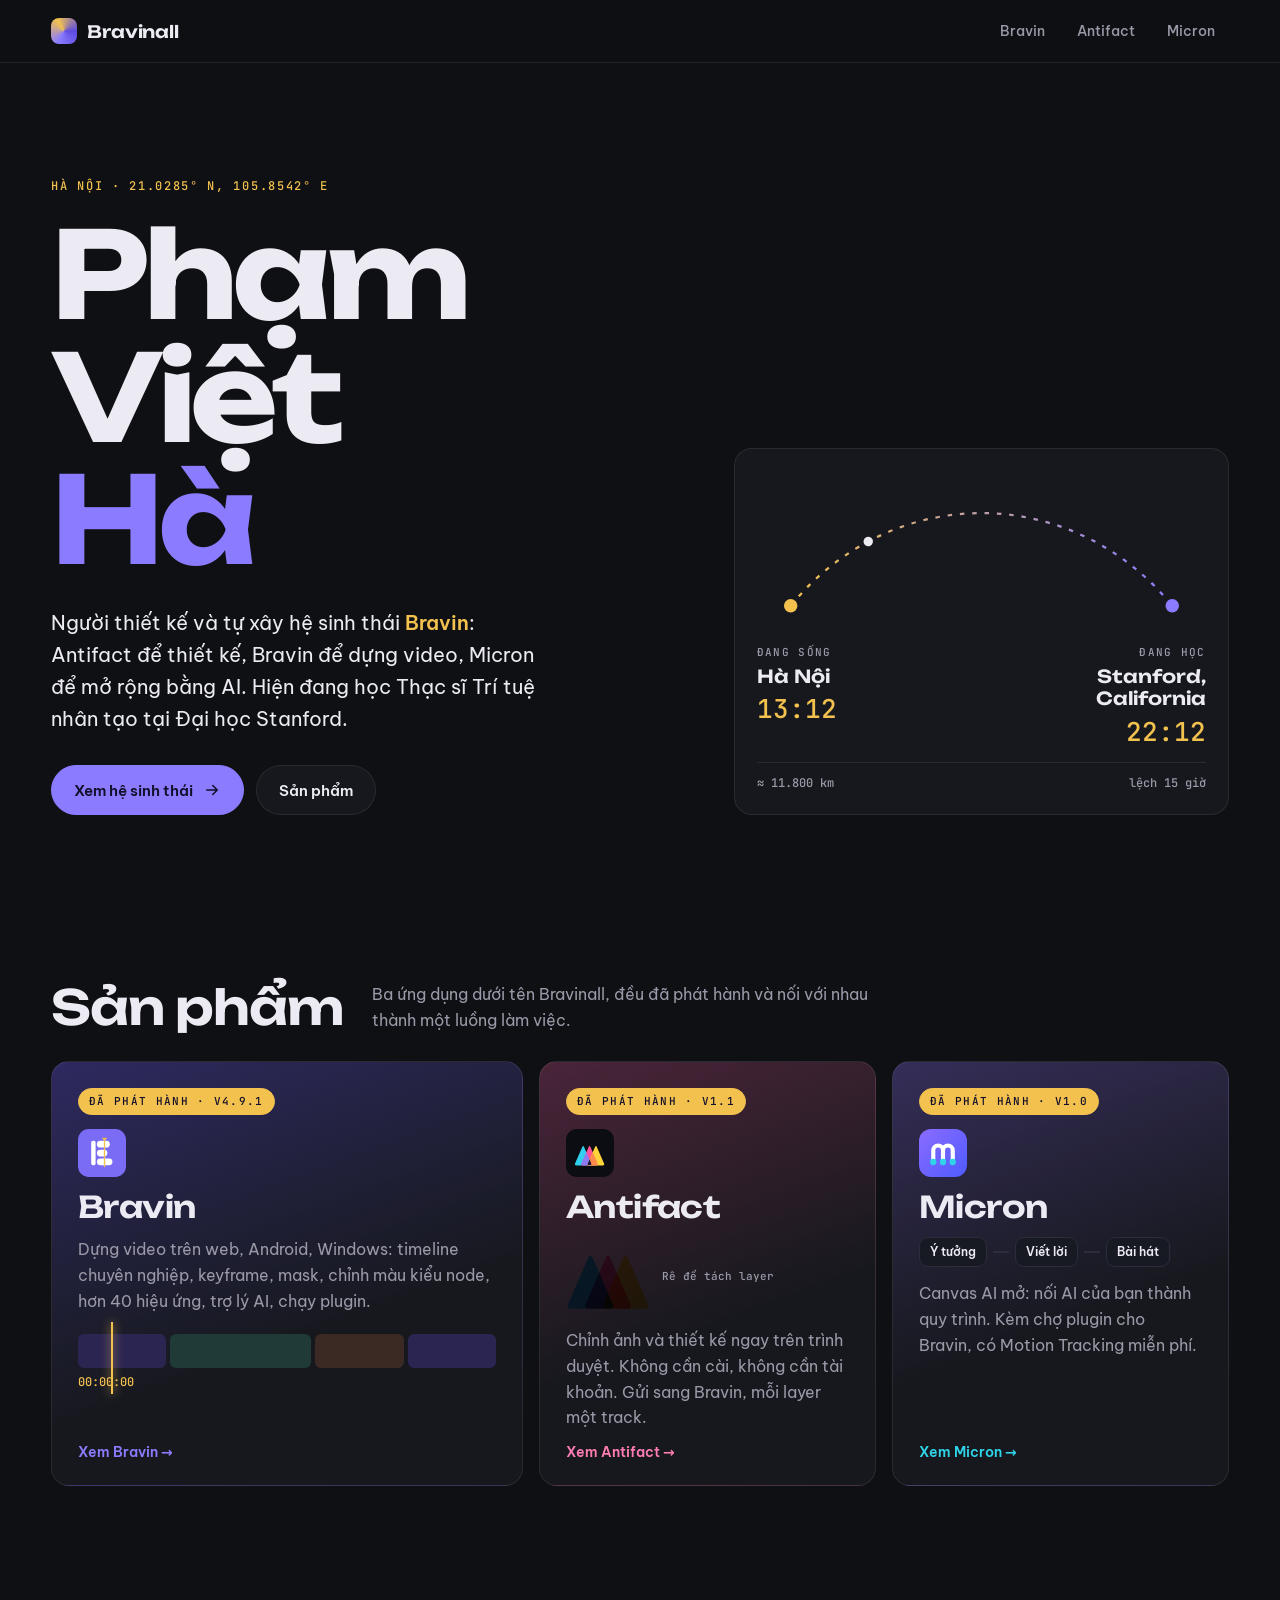
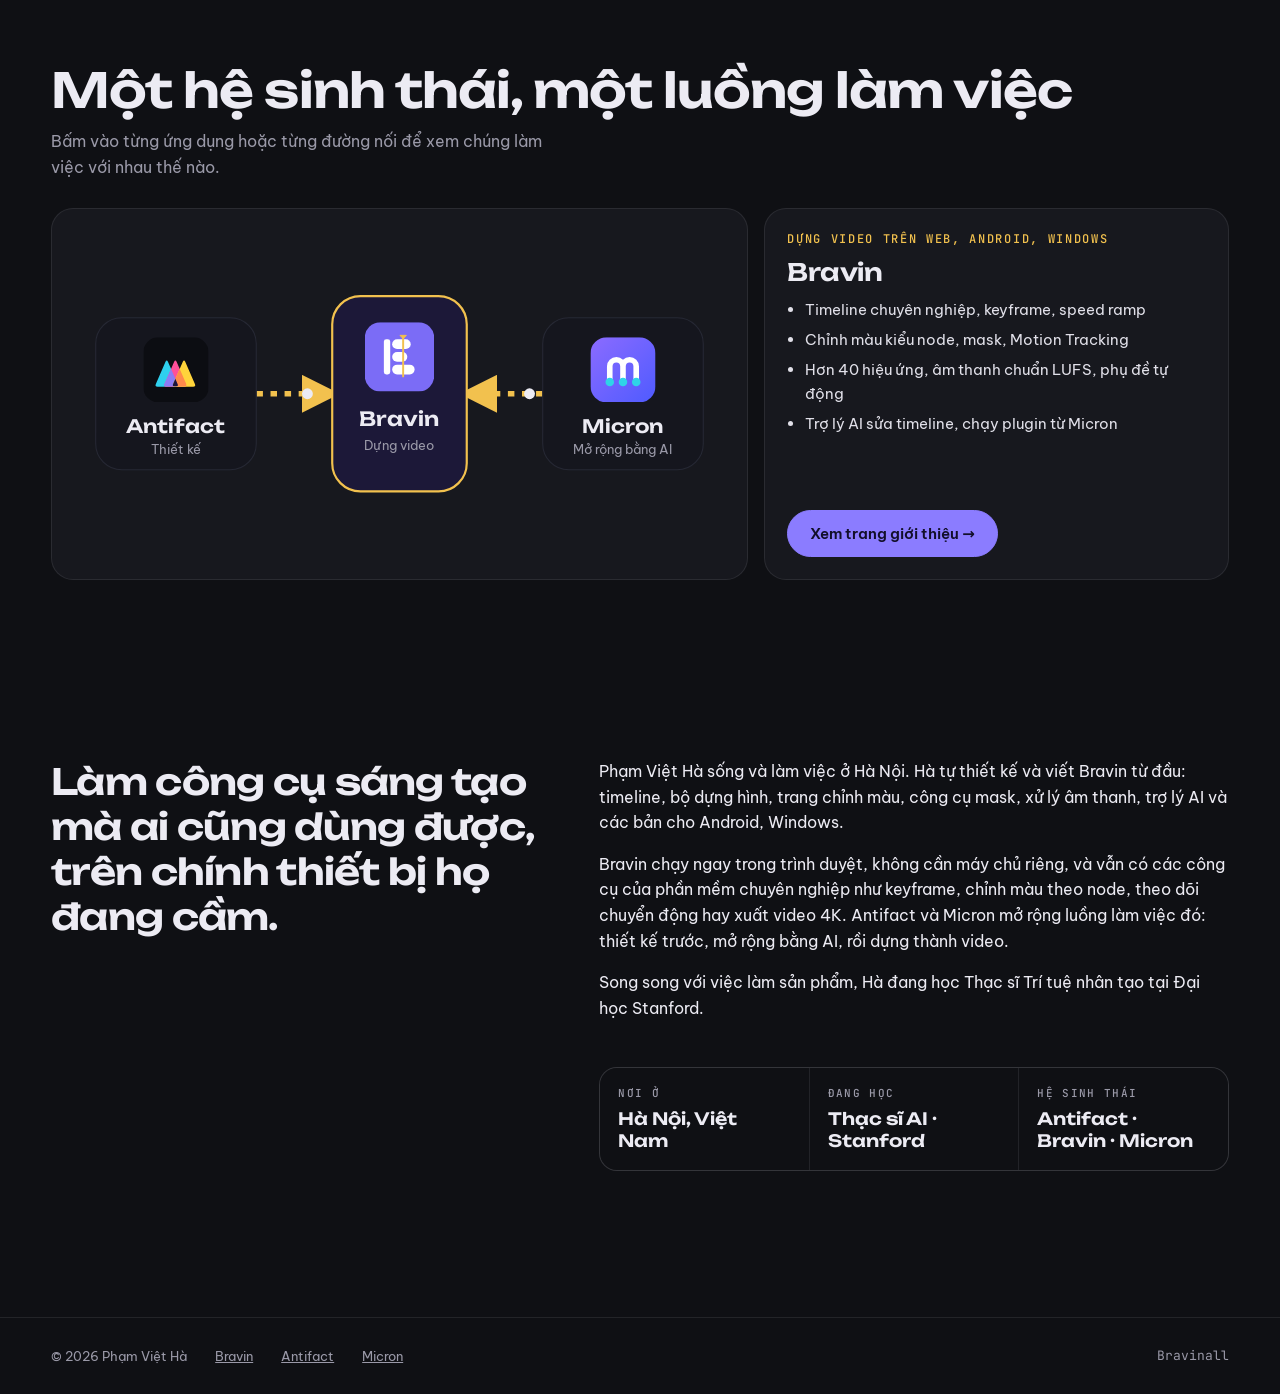
==== commit 513d97ac: "Trang chủ giấu link app; slide giới thiệu tương tác; thêm Slide 3D và tính năng đặc trưng Antifact C" ====
--- a/site/index.html
+++ b/site/index.html
@@ -49,6 +49,28 @@
 .proj.featured .strip i:nth-child(3){background:var(--clip-c)}
 .proj.featured .strip i{flex:1}
 .proj .pic{width:48px;height:48px;display:block}
+.proj{transform-style:preserve-3d;will-change:transform}
+.proj:hover{transform:none}
+.mini{position:relative}
+.mbr .strip{display:flex;gap:4px;height:34px}
+.mbr .strip i{display:block;flex:1;border-radius:6px;background:var(--clip-a)}
+.mbr .strip i:nth-child(2){background:var(--clip-b);flex:1.6}.mbr .strip i:nth-child(3){background:var(--clip-c)}
+.mbr .mph{position:absolute;top:-6px;bottom:-6px;left:var(--px,8%);width:2px;background:var(--gold);box-shadow:0 0 10px var(--gold);transition:left .08s linear}
+.mbr .mtc{display:block;margin-top:8px;font:500 12px/1 var(--f-mono);color:var(--gold)}
+.maf{display:flex;align-items:center;gap:12px}
+.maf svg{width:84px;height:auto;overflow:visible}
+.maf path{mix-blend-mode:multiply;transition:transform .45s cubic-bezier(.2,.8,.2,1)}
+.maf span,.mmc+span{font:500 11px/1.3 var(--f-mono);color:var(--muted)}
+.proj.af:hover .m1,.proj.af:focus-visible .m1{transform:translate(-12px,4px)}
+.proj.af:hover .m3,.proj.af:focus-visible .m3{transform:translate(12px,-4px)}
+.proj.af:hover .m2,.proj.af:focus-visible .m2{transform:translateY(-8px)}
+.mmc{display:flex;align-items:center;gap:6px;flex-wrap:wrap}
+.mmc i{font:600 12px/1 var(--f-body);font-style:normal;padding:8px 10px;border-radius:9px;background:#171923;border:1px solid #2a2d3c;transition:background .3s,border-color .3s}
+.mmc b{width:16px;height:2px;background:#2a2d3c;transition:background .3s}
+.mmc .on{background:#3b2f86;border-color:#8b6bff}
+.mmc b.on{background:#2fd4e8}
+@media (prefers-reduced-motion:reduce){.proj{transform:none!important}}
+
 .proj.af{background:linear-gradient(160deg,color-mix(in srgb,#ff4f99 22%,var(--panel)) 0%,var(--panel) 60%)}
 .proj.af .go{color:#ff7db3}
 .proj.mc{background:linear-gradient(160deg,color-mix(in srgb,#8b6bff 26%,var(--panel)) 0%,var(--panel) 60%)}
@@ -94,7 +116,7 @@
       <a href="bravin.html">Bravin</a>
       <a href="antifact.html">Antifact</a>
       <a href="micron.html">Micron</a>
-      <a href="#tai-ve">Dùng ngay</a>
+      
     </nav>
   </div>
 </header>
@@ -109,7 +131,7 @@
         <div style="display:flex;flex-wrap:wrap;gap:12px;margin-top:30px">
           <a class="btn primary" href="#he-sinh-thai">Xem hệ sinh thái
             <svg viewBox="0 0 24 24" fill="none" stroke="currentColor" stroke-width="2" stroke-linecap="round"><path d="M5 12h14M13 6l6 6-6 6"/></svg></a>
-          <a class="btn" href="#tai-ve">Dùng ngay</a>
+          <a class="btn" href="#du-an">Sản phẩm</a>
         </div>
       </div>
       <aside class="route rise" aria-label="Hà Nội và Stanford">
@@ -139,13 +161,14 @@
         <img class="pic" src="assets/brand/bravin.svg" alt="">
         <h3>Bravin</h3>
         <p>Dựng video trên web, Android, Windows: timeline chuyên nghiệp, keyframe, mask, chỉnh màu kiểu node, hơn 40 hiệu ứng, trợ lý AI, chạy plugin.</p>
-        <div class="strip" aria-hidden="true"><i></i><i></i><i></i><i></i></div>
+        <div class="mini mbr" aria-hidden="true"><div class="strip"><i></i><i></i><i></i><i></i></div><span class="mph"></span><span class="mtc">00:00:00</span></div>
         <span class="go">Xem Bravin →</span>
       </a>
       <a class="proj af rise" href="antifact.html">
         <span class="st live">Đã phát hành · v1.1</span>
         <img class="pic" src="assets/brand/antifact.svg" alt="">
         <h3>Antifact</h3>
+        <div class="mini maf" aria-hidden="true"><svg viewBox="0 4 96 88"><path class="m1" d="M7 86Q0 86 2.8 79.6L25.2 28.4Q28 22 30.8 28.4L53.2 79.6Q56 86 49 86Z" fill="#2fd0ee"/><path class="m2" d="M27 86Q20 86 22.8 79.6L45.2 28.4Q48 22 50.8 28.4L73.2 79.6Q76 86 69 86Z" fill="#ff4f99"/><path class="m3" d="M47 86Q40 86 42.8 79.6L65.2 28.4Q68 22 70.8 28.4L93.2 79.6Q96 86 89 86Z" fill="#ffd43b"/></svg><span>Rê để tách layer</span></div>
         <p>Chỉnh ảnh và thiết kế ngay trên trình duyệt. Không cần cài, không cần tài khoản. Gửi sang Bravin, mỗi layer một track.</p>
         <span class="go">Xem Antifact →</span>
       </a>
@@ -153,6 +176,7 @@
         <span class="st live">Đã phát hành · v1.0</span>
         <img class="pic" src="assets/brand/micron.svg" alt="">
         <h3>Micron</h3>
+        <div class="mini mmc" aria-hidden="true"><i>Ý tưởng</i><b></b><i>Viết lời</i><b></b><i>Bài hát</i></div>
         <p>Canvas AI mở: nối AI của bạn thành quy trình. Kèm chợ plugin cho Bravin, có Motion Tracking miễn phí.</p>
         <span class="go">Xem Micron →</span>
       </a>
@@ -184,26 +208,6 @@
     </div>
   </section>
 
-  <section class="sec wrap" id="tai-ve">
-    <div class="sec-head"><h2>Dùng ngay trên trình duyệt</h2><p class="muted">Cả ba ứng dụng chạy ngay trên web, không cần tải bộ cài. Muốn thì cài như app chỉ với một chạm.</p></div>
-    <div class="dl">
-        <a class="get web" href="https://antiface.vtvcab17.workers.dev/" target="_blank" rel="noopener">
-          <span class="ic"><img src="assets/brand/antifact.svg" alt="" width="30" height="30"></span>
-          <h3>Antifact</h3><span class="meta">antiface.vtvcab17.workers.dev<br>Thiết kế · cài được như app, chạy offline</span><span class="act">Mở Antifact</span></a>
-        <a class="get web" href="https://bravin.vtvcab17.workers.dev/" target="_blank" rel="noopener">
-          <span class="ic"><img src="assets/brand/bravin.svg" alt="" width="30" height="30"></span>
-          <h3>Bravin</h3><span class="meta">bravin.vtvcab17.workers.dev<br>Dựng video · Chrome hoặc Edge</span><span class="act">Mở Bravin</span></a>
-        <a class="get web" href="https://micron.vtvcab17.workers.dev/" target="_blank" rel="noopener">
-          <span class="ic"><img src="assets/brand/micron.svg" alt="" width="30" height="30"></span>
-          <h3>Micron</h3><span class="meta">micron.vtvcab17.workers.dev<br>Canvas AI · cài được như app, chạy offline</span><span class="act">Mở Micron</span></a>
-    </div>
-    <div class="notes">
-      <p><b>Không cần cài:</b> mở link là dùng. Dữ liệu và project lưu ngay trên máy bạn.</p>
-      <p><b>Cài như app trên máy tính, Android:</b> mở bằng Chrome hoặc Edge, bấm biểu tượng cài trên thanh địa chỉ (hoặc menu ⋮ → Cài đặt ứng dụng).</p>
-      <p><b>iPhone, iPad:</b> mở bằng Safari → Chia sẻ → Thêm vào Màn hình chính.</p>
-    </div>
-  </section>
-
   <section class="sec wrap" id="gioi-thieu">
     <div class="about">
       <p class="big rise">Làm công cụ sáng tạo mà ai cũng dùng được, trên chính thiết bị họ đang cầm.</p>
@@ -224,7 +228,7 @@
 <footer class="foot">
   <div class="wrap">
     <span>© 2026 Phạm Việt Hà</span>
-    <a href="bravin.html">Bravin</a><a href="antifact.html">Antifact</a><a href="micron.html">Micron</a><a href="#tai-ve">Dùng ngay</a>
+    <a href="bravin.html">Bravin</a><a href="antifact.html">Antifact</a><a href="micron.html">Micron</a>
     <span class="tc">Bravinall</span>
   </div>
 </footer>
@@ -263,5 +267,26 @@
   pick("br");
 })();
 </script>
+<script>
+(function () {
+  const reduce = matchMedia("(prefers-reduced-motion: reduce)").matches;
+  document.querySelectorAll(".proj").forEach(c => {
+    c.addEventListener("pointermove", e => {
+      const r = c.getBoundingClientRect(), x = (e.clientX - r.left) / r.width, y = (e.clientY - r.top) / r.height;
+      if (!reduce) c.style.transform = "perspective(900px) rotateY(" + ((x - .5) * 8) + "deg) rotateX(" + ((.5 - y) * 8) + "deg) translateY(-3px)";
+      const m = c.querySelector(".mbr");
+      if (m) { const p = Math.max(0, Math.min(1, x)); m.style.setProperty("--px", (p * 100) + "%"); const s = Math.round(p * 92); m.querySelector(".mtc").textContent = "00:00:" + String(s).padStart(2, "0") + " · rê để tua"; }
+    });
+    c.addEventListener("pointerleave", () => { c.style.transform = ""; });
+  });
+  const mc = document.querySelector(".mmc"), card = mc && mc.closest(".proj");
+  if (mc) {
+    let t = [];
+    const run = () => { t.forEach(clearTimeout); t = []; const k = [...mc.children]; k.forEach(x => x.classList.remove("on")); k.forEach((x, i) => t.push(setTimeout(() => x.classList.add("on"), i * 260))); };
+    card.addEventListener("pointerenter", run); card.addEventListener("focus", run);
+    card.addEventListener("pointerleave", () => { t.forEach(clearTimeout); [...mc.children].forEach(x => x.classList.remove("on")); });
+  }
+})();
+</script>
 </body>
 </html>
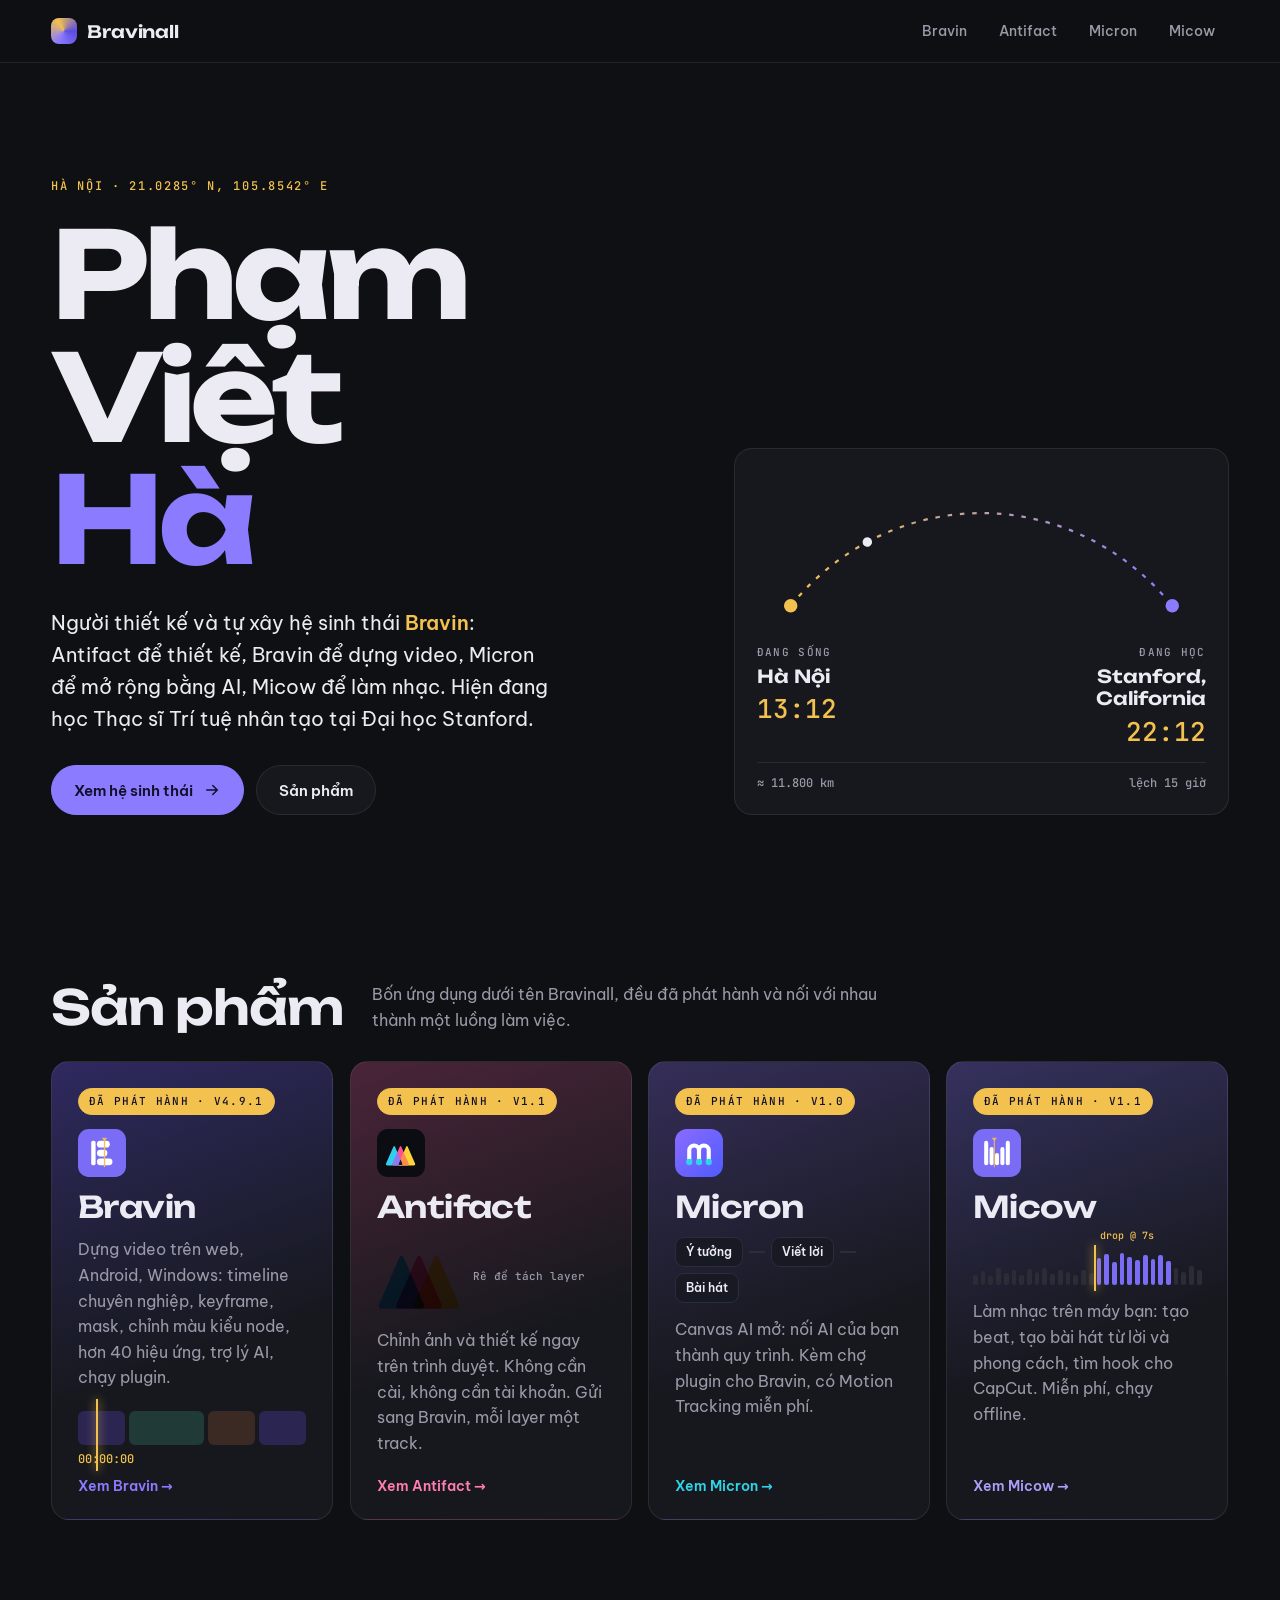
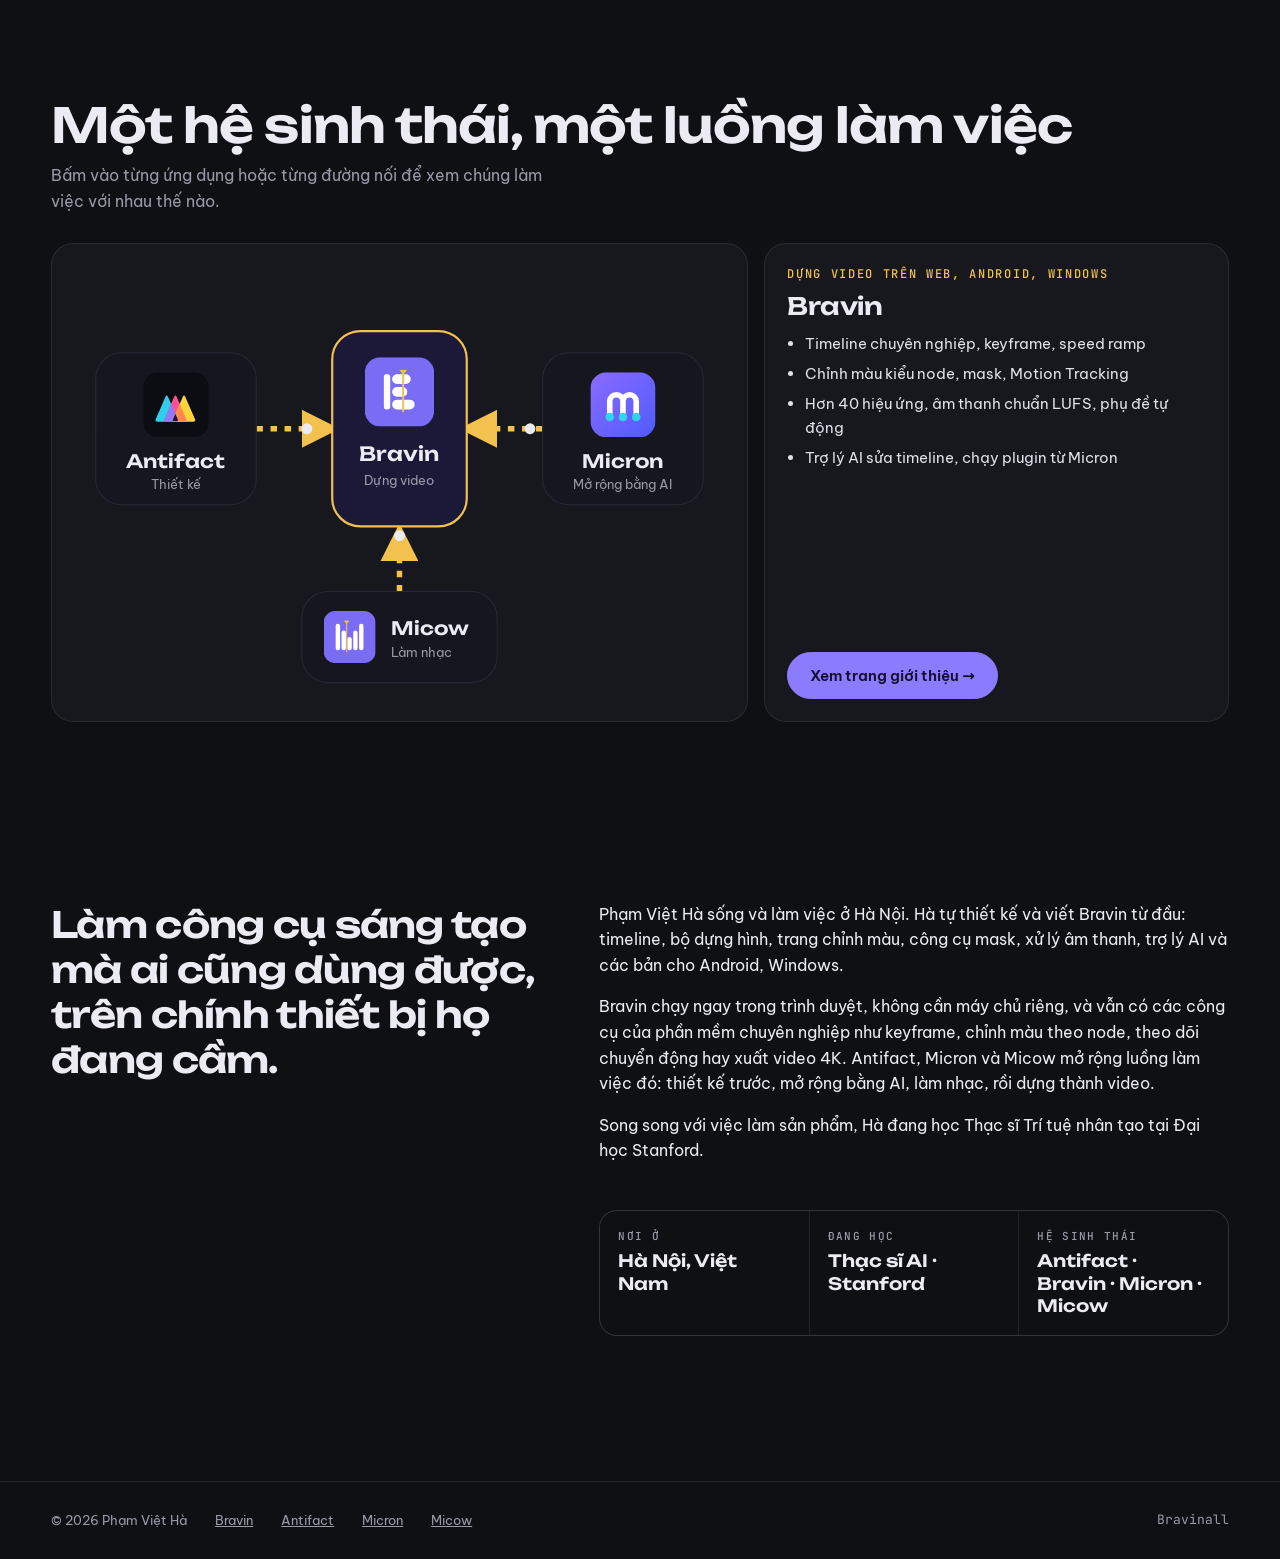
==== commit ffb55389: "Thêm trang Micow và giới thiệu Micow trên trang chủ - Trang mới site/micow.html theo khuôn trang trì" ====
--- a/site/index.html
+++ b/site/index.html
@@ -4,10 +4,10 @@
 <meta charset="utf-8">
 <meta name="viewport" content="width=device-width,initial-scale=1,viewport-fit=cover">
 <title>Bravinall</title>
-<meta name="description" content="Bravinall: hệ sinh thái công cụ sáng tạo của Phạm Việt Hà. Antifact để thiết kế, Bravin để dựng video, Micron để mở rộng bằng AI.">
+<meta name="description" content="Bravinall: hệ sinh thái công cụ sáng tạo của Phạm Việt Hà. Antifact để thiết kế, Bravin để dựng video, Micron để mở rộng bằng AI, Micow để làm nhạc.">
 <link rel="icon" href="assets/icon-32.png">
-<meta property="og:title" content="Bravinall: Antifact, Bravin, Micron">
-<meta property="og:description" content="Hệ sinh thái công cụ sáng tạo: Antifact để thiết kế, Bravin để dựng video, Micron để mở rộng bằng AI.">
+<meta property="og:title" content="Bravinall: Antifact, Bravin, Micron, Micow">
+<meta property="og:description" content="Hệ sinh thái công cụ sáng tạo: Antifact để thiết kế, Bravin để dựng video, Micron để mở rộng bằng AI, Micow để làm nhạc.">
 <link rel="preconnect" href="https://fonts.googleapis.com">
 <link rel="preconnect" href="https://fonts.gstatic.com" crossorigin>
 <link rel="stylesheet" href="https://fonts.googleapis.com/css2?family=Be+Vietnam+Pro:wght@400;500;600&family=JetBrains+Mono:wght@500&family=Unbounded:wght@500;600;700&display=swap">
@@ -33,7 +33,8 @@
 .sec-head h2{font-size:clamp(28px,4vw,48px)}
 .sec-head p{max-width:46ch}
 
-.projects{display:grid;grid-template-columns:1.4fr 1fr 1fr;gap:16px}
+.projects{display:grid;grid-template-columns:repeat(4,minmax(0,1fr));gap:16px}
+@media (max-width:1240px){.projects{grid-template-columns:repeat(2,minmax(0,1fr))}}
 .proj{position:relative;display:flex;flex-direction:column;gap:14px;min-height:300px;padding:26px;border-radius:var(--r);border:1px solid var(--line);background:var(--panel);text-decoration:none;overflow:hidden;transition:transform .2s,border-color .2s}
 .proj:hover{transform:translateY(-3px);border-color:color-mix(in srgb,var(--iris) 45%,transparent)}
 .proj h3{font-size:30px}
@@ -75,6 +76,13 @@
 .proj.af .go{color:#ff7db3}
 .proj.mc{background:linear-gradient(160deg,color-mix(in srgb,#8b6bff 26%,var(--panel)) 0%,var(--panel) 60%)}
 .proj.mc .go{color:#2fd4e8}
+.proj.mw{background:linear-gradient(160deg,color-mix(in srgb,#7b6cf6 30%,var(--panel)) 0%,var(--panel) 60%)}
+.proj.mw .go{color:#a99ff9}
+.mmw{position:relative;display:flex;align-items:flex-end;gap:3px;height:34px;margin-top:14px}
+.mmw i{flex:1;border-radius:2px;background:#2b2c36}
+.mmw i.hk{background:#7b6cf6}
+.mmw .drp{position:absolute;top:-6px;bottom:-6px;left:53%;width:2px;background:var(--gold);box-shadow:0 0 10px var(--gold)}
+.mmw .drp b{position:absolute;top:-14px;left:6px;white-space:nowrap;font:500 10px/1 var(--f-mono);color:var(--gold)}
 .eco{display:grid;grid-template-columns:minmax(0,1.5fr) minmax(0,1fr);gap:16px;align-items:stretch}
 .eco-map svg{display:block;width:100%;height:auto}
 .enode{cursor:pointer;outline:none}
@@ -116,6 +124,7 @@
       <a href="bravin.html">Bravin</a>
       <a href="antifact.html">Antifact</a>
       <a href="micron.html">Micron</a>
+      <a href="micow.html">Micow</a>
       
     </nav>
   </div>
@@ -127,7 +136,7 @@
       <div>
         <p class="eyebrow">Hà Nội · 21.0285° N, 105.8542° E</p>
         <h1 class="name" style="margin-top:18px">Phạm<br>Việt <span>Hà</span></h1>
-        <p class="lede">Người thiết kế và tự xây hệ sinh thái <b>Bravin</b>: Antifact để thiết kế, Bravin để dựng video, Micron để mở rộng bằng AI. Hiện đang học Thạc sĩ Trí tuệ nhân tạo tại Đại học Stanford.</p>
+        <p class="lede">Người thiết kế và tự xây hệ sinh thái <b>Bravin</b>: Antifact để thiết kế, Bravin để dựng video, Micron để mở rộng bằng AI, Micow để làm nhạc. Hiện đang học Thạc sĩ Trí tuệ nhân tạo tại Đại học Stanford.</p>
         <div style="display:flex;flex-wrap:wrap;gap:12px;margin-top:30px">
           <a class="btn primary" href="#he-sinh-thai">Xem hệ sinh thái
             <svg viewBox="0 0 24 24" fill="none" stroke="currentColor" stroke-width="2" stroke-linecap="round"><path d="M5 12h14M13 6l6 6-6 6"/></svg></a>
@@ -153,7 +162,7 @@
   <section class="sec wrap" id="du-an">
     <div class="sec-head">
       <h2>Sản phẩm</h2>
-      <p class="muted">Ba ứng dụng dưới tên Bravinall, đều đã phát hành và nối với nhau thành một luồng làm việc.</p>
+      <p class="muted">Bốn ứng dụng dưới tên Bravinall, đều đã phát hành và nối với nhau thành một luồng làm việc.</p>
     </div>
     <div class="projects">
       <a class="proj featured rise" href="bravin.html">
@@ -180,6 +189,14 @@
         <p>Canvas AI mở: nối AI của bạn thành quy trình. Kèm chợ plugin cho Bravin, có Motion Tracking miễn phí.</p>
         <span class="go">Xem Micron →</span>
       </a>
+      <a class="proj mw rise" href="micow.html">
+        <span class="st live">Đã phát hành · v1.1</span>
+        <img class="pic" src="assets/brand/micow.svg" alt="">
+        <h3>Micow</h3>
+        <div class="mini mmw" aria-hidden="true"><i style="height:30%"></i><i style="height:42%"></i><i style="height:28%"></i><i style="height:50%"></i><i style="height:36%"></i><i style="height:44%"></i><i style="height:30%"></i><i style="height:48%"></i><i style="height:38%"></i><i style="height:52%"></i><i style="height:34%"></i><i style="height:46%"></i><i style="height:40%"></i><i style="height:30%"></i><i style="height:44%"></i><i style="height:36%"></i><i class="hk" style="height:80%"></i><i class="hk" style="height:92%"></i><i class="hk" style="height:70%"></i><i class="hk" style="height:96%"></i><i class="hk" style="height:84%"></i><i class="hk" style="height:74%"></i><i class="hk" style="height:90%"></i><i class="hk" style="height:78%"></i><i class="hk" style="height:88%"></i><i class="hk" style="height:72%"></i><i style="height:52%"></i><i style="height:40%"></i><i style="height:58%"></i><i style="height:46%"></i><span class="drp"><b>drop @ 7s</b></span></div>
+        <p>Làm nhạc trên máy bạn: tạo beat, tạo bài hát từ lời và phong cách, tìm hook cho CapCut. Miễn phí, chạy offline.</p>
+        <span class="go">Xem Micow →</span>
+      </a>
     </div>
   </section>
 
@@ -190,18 +207,21 @@
     </div>
     <div class="eco">
       <div class="eco-map stage">
-        <svg viewBox="0 0 600 300" role="img" aria-label="Sơ đồ: Antifact gửi thiết kế sang Bravin, Micron gửi kết quả AI và plugin sang Bravin">
+        <svg viewBox="0 0 600 400" role="img" aria-label="Sơ đồ: Antifact gửi thiết kế sang Bravin, Micron gửi kết quả AI và plugin sang Bravin, Micow gửi nhạc và lời sang Bravin">
           <defs><marker id="ah" viewBox="0 0 10 10" refX="8" refY="5" markerWidth="7" markerHeight="7" orient="auto"><path d="M0 0L10 5L0 10z" fill="#f2c14e"/></marker></defs>
           <g fill="none" stroke-width="3">
             <path class="link" data-k="af-br" d="M168 150 C 220 150, 220 150, 238 150" stroke="#f2c14e" marker-end="url(#ah)"/>
             <path class="link" data-k="mc-br" d="M432 150 C 380 150, 380 150, 362 150" stroke="#f2c14e" marker-end="url(#ah)"/>
+            <path class="link" data-k="mw-br" d="M300 300 L300 244" stroke="#f2c14e" marker-end="url(#ah)"/>
           </g>
-          <g class="hit" fill="transparent"><path data-k="af-br" d="M168 136H238V164H168z"/><path data-k="mc-br" d="M362 136H432V164H362z"/></g>
+          <g class="hit" fill="transparent"><path data-k="af-br" d="M168 136H238V164H168z"/><path data-k="mc-br" d="M362 136H432V164H362z"/><path data-k="mw-br" d="M286 240H314V300H286z"/></g>
           <g class="enode" data-k="af" tabindex="0" role="button" aria-label="Antifact"><rect x="20" y="80" width="148" height="140" rx="24" fill="#15161e" stroke="#262834"/><image href="assets/brand/antifact.svg" x="64" y="98" width="60" height="60"/><text x="94" y="186" text-anchor="middle" fill="#ecebf3" font-family="Unbounded,sans-serif" font-size="17" font-weight="600">Antifact</text><text x="94" y="206" text-anchor="middle" fill="#9a99a8" font-family="Be Vietnam Pro,sans-serif" font-size="12">Thiết kế</text></g>
           <g class="enode" data-k="br" tabindex="0" role="button" aria-label="Bravin"><rect x="238" y="60" width="124" height="180" rx="26" fill="#1c1838" stroke="#8b7cff"/><image href="assets/brand/bravin.svg" x="268" y="84" width="64" height="64"/><text x="300" y="180" text-anchor="middle" fill="#ecebf3" font-family="Unbounded,sans-serif" font-size="18" font-weight="600">Bravin</text><text x="300" y="202" text-anchor="middle" fill="#9a99a8" font-family="Be Vietnam Pro,sans-serif" font-size="12">Dựng video</text></g>
           <g class="enode" data-k="mc" tabindex="0" role="button" aria-label="Micron"><rect x="432" y="80" width="148" height="140" rx="24" fill="#15161e" stroke="#262834"/><image href="assets/brand/micron.svg" x="476" y="98" width="60" height="60"/><text x="506" y="186" text-anchor="middle" fill="#ecebf3" font-family="Unbounded,sans-serif" font-size="17" font-weight="600">Micron</text><text x="506" y="206" text-anchor="middle" fill="#9a99a8" font-family="Be Vietnam Pro,sans-serif" font-size="12">Mở rộng bằng AI</text></g>
+          <g class="enode" data-k="mw" tabindex="0" role="button" aria-label="Micow"><rect x="210" y="300" width="180" height="84" rx="24" fill="#15161e" stroke="#262834"/><image href="assets/brand/micow.svg" x="230" y="318" width="48" height="48"/><text x="292" y="340" fill="#ecebf3" font-family="Unbounded,sans-serif" font-size="17" font-weight="600">Micow</text><text x="292" y="360" fill="#9a99a8" font-family="Be Vietnam Pro,sans-serif" font-size="12">Làm nhạc</text></g>
           <circle r="5" fill="#ecebf3"><animateMotion dur="2.4s" repeatCount="indefinite" path="M168 150 L238 150"/></circle>
           <circle r="5" fill="#ecebf3"><animateMotion dur="2.4s" begin="-1.2s" repeatCount="indefinite" path="M432 150 L362 150"/></circle>
+          <circle r="5" fill="#ecebf3"><animateMotion dur="2.4s" begin="-.6s" repeatCount="indefinite" path="M300 300 L300 244"/></circle>
         </svg>
       </div>
       <div class="eco-info stage" id="ecoInfo" aria-live="polite"></div>
@@ -213,12 +233,12 @@
       <p class="big rise">Làm công cụ sáng tạo mà ai cũng dùng được, trên chính thiết bị họ đang cầm.</p>
       <div class="txt">
         <p>Phạm Việt Hà sống và làm việc ở Hà Nội. Hà tự thiết kế và viết Bravin từ đầu: timeline, bộ dựng hình, trang chỉnh màu, công cụ mask, xử lý âm thanh, trợ lý AI và các bản cho Android, Windows.</p>
-        <p>Bravin chạy ngay trong trình duyệt, không cần máy chủ riêng, và vẫn có các công cụ của phần mềm chuyên nghiệp như keyframe, chỉnh màu theo node, theo dõi chuyển động hay xuất video 4K. Antifact và Micron mở rộng luồng làm việc đó: thiết kế trước, mở rộng bằng AI, rồi dựng thành video.</p>
+        <p>Bravin chạy ngay trong trình duyệt, không cần máy chủ riêng, và vẫn có các công cụ của phần mềm chuyên nghiệp như keyframe, chỉnh màu theo node, theo dõi chuyển động hay xuất video 4K. Antifact, Micron và Micow mở rộng luồng làm việc đó: thiết kế trước, mở rộng bằng AI, làm nhạc, rồi dựng thành video.</p>
         <p>Song song với việc làm sản phẩm, Hà đang học Thạc sĩ Trí tuệ nhân tạo tại Đại học Stanford.</p>
         <dl class="facts">
           <div><dt>Nơi ở</dt><dd>Hà Nội, Việt Nam</dd></div>
           <div><dt>Đang học</dt><dd>Thạc sĩ AI · Stanford</dd></div>
-          <div><dt>Hệ sinh thái</dt><dd>Antifact · Bravin · Micron</dd></div>
+          <div><dt>Hệ sinh thái</dt><dd>Antifact · Bravin · Micron · Micow</dd></div>
         </dl>
       </div>
     </div>
@@ -228,7 +248,7 @@
 <footer class="foot">
   <div class="wrap">
     <span>© 2026 Phạm Việt Hà</span>
-    <a href="bravin.html">Bravin</a><a href="antifact.html">Antifact</a><a href="micron.html">Micron</a>
+    <a href="bravin.html">Bravin</a><a href="antifact.html">Antifact</a><a href="micron.html">Micron</a><a href="micow.html">Micow</a>
     <span class="tc">Bravinall</span>
   </div>
 </footer>
@@ -254,7 +274,9 @@
     br: ["Bravin", "Dựng video trên web, Android, Windows", ["Timeline chuyên nghiệp, keyframe, speed ramp", "Chỉnh màu kiểu node, mask, Motion Tracking", "Hơn 40 hiệu ứng, âm thanh chuẩn LUFS, phụ đề tự động", "Trợ lý AI sửa timeline, chạy plugin từ Micron"], "bravin.html", "https://bravin.vtvcab17.workers.dev/"],
     mc: ["Micron", "Canvas AI và chợ tiện ích", ["Nối các ô AI thành quy trình, Chạy tất cả", "Mang AI của bạn: API key hoặc AI chạy trên máy", "Chợ plugin cho Bravin: Motion Tracking, Micron AI…", "Web, Windows, macOS, Android, iPad"], "micron.html", "https://micron.vtvcab17.workers.dev/"],
     "af-br": ["Antifact → Bravin", "Thiết kế tĩnh thành video", ["Nút Gửi sang Bravin trong Antifact", "Mỗi layer thành một track, đúng vị trí và thứ tự", "Giữ keyframe, chuyển cảnh, camera 2D và parallax", "Bravin hiện báo cáo nhập để kiểm tra"], "bravin.html#he-sinh-thai", null],
-    "mc-br": ["Micron → Bravin", "AI và plugin cho trình dựng", ["Extension: 🎬 Gửi sang Bravin dưới mỗi kết quả", "Plugin Micron AI viết chữ, tạo ảnh, giọng đọc trên timeline", "Plugin Motion Tracking miễn phí", "Cài từ chợ Extensions & Plugins"], "micron.html", null]
+    "mc-br": ["Micron → Bravin", "AI và plugin cho trình dựng", ["Extension: 🎬 Gửi sang Bravin dưới mỗi kết quả", "Plugin Micron AI viết chữ, tạo ảnh, giọng đọc trên timeline", "Plugin Motion Tracking miễn phí", "Cài từ chợ Extensions & Plugins"], "micron.html", null],
+    mw: ["Micow", "Làm nhạc trên máy bạn", ["Tạo bài hát từ lời và phong cách, giai điệu theo thanh điệu tiếng Việt", "Tạo beat 12 thể loại, có Drill, Vinahouse, Bolero", "Nhạc CapCut: tìm hook, peak, drop đúng giây", "Miễn phí (MIT), chạy offline, không giới hạn lượt tải"], "micow.html", "https://micow.vtvcab17.workers.dev"],
+    "mw-br": ["Micow → Bravin", "Nhạc và lời thành video", ["Xuất lời dạng .lrc cho Bravin", "Xuất dự án .bravin.json, khung 9:16", "Xuất mốc nhịp CSV", "Mở trong Bravin để dựng video"], "micow.html", null]
   };
   const info = document.getElementById("ecoInfo");
   function pick(k) {
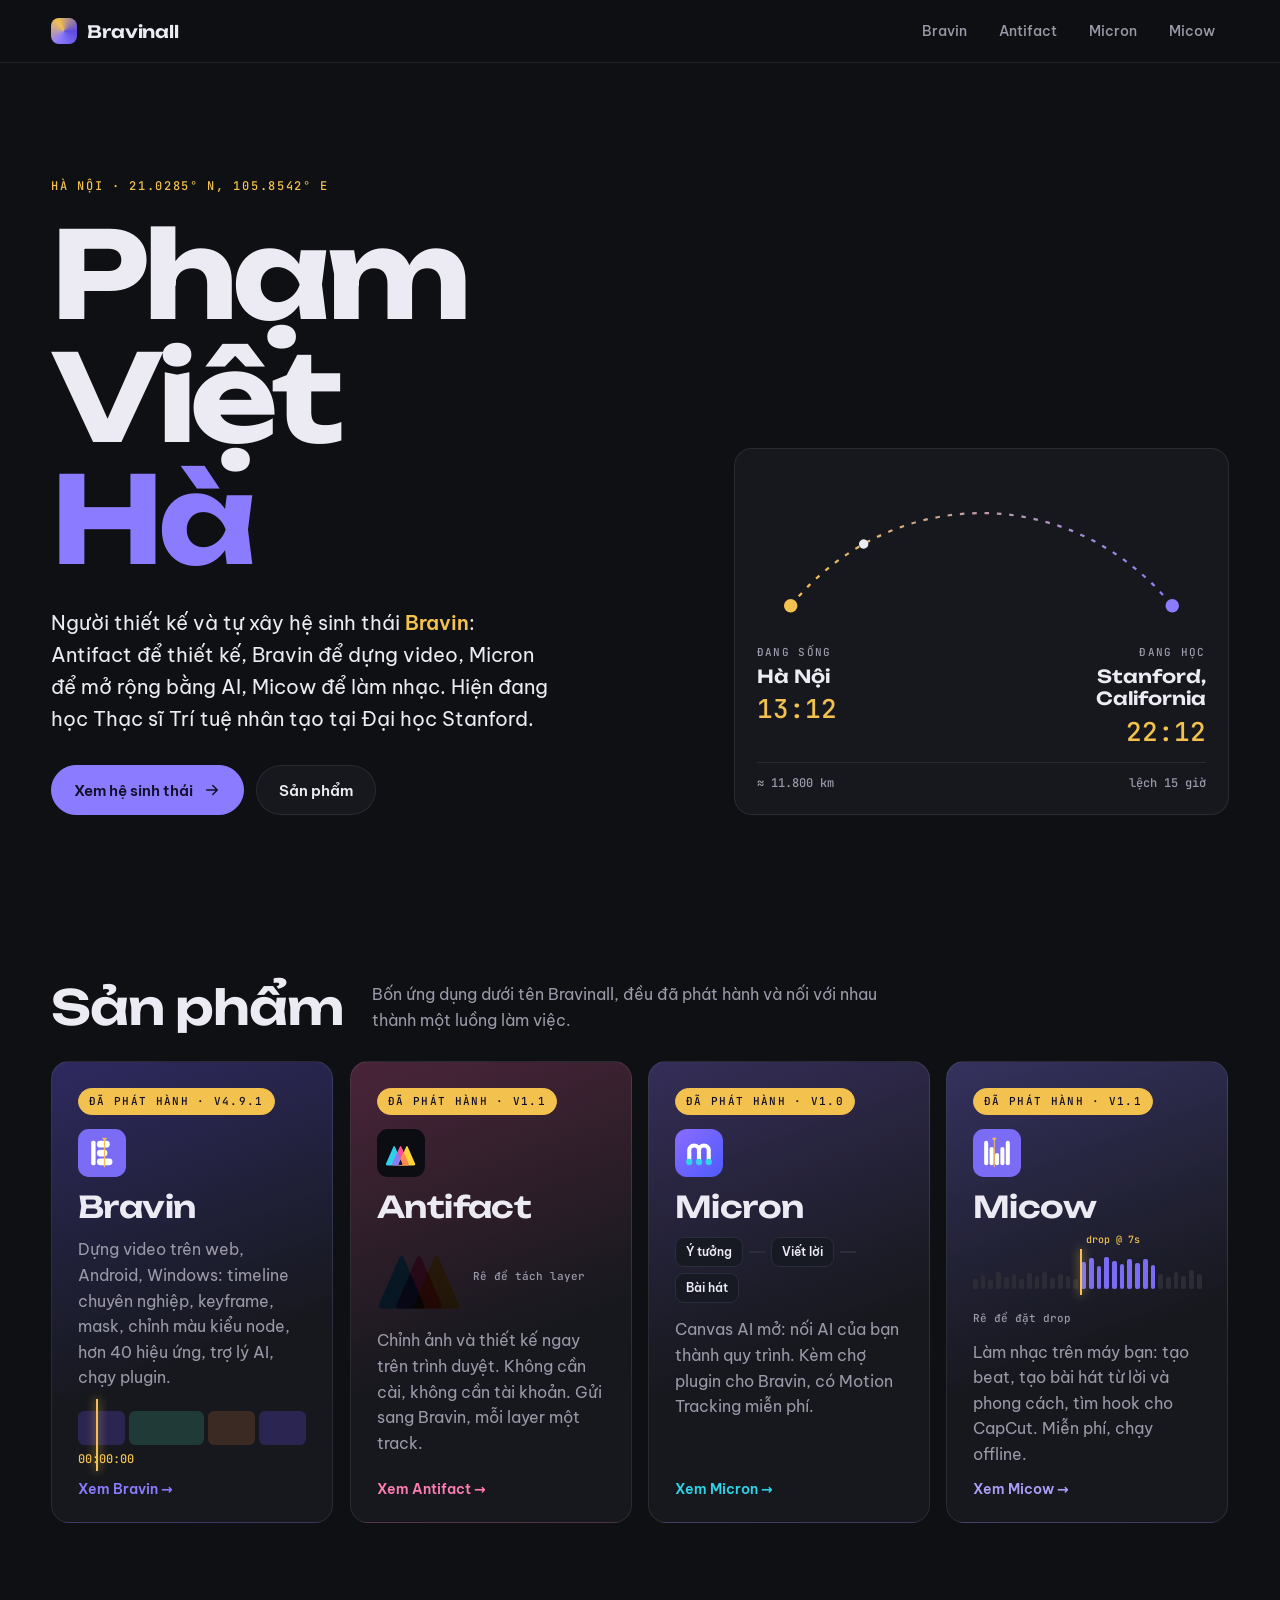
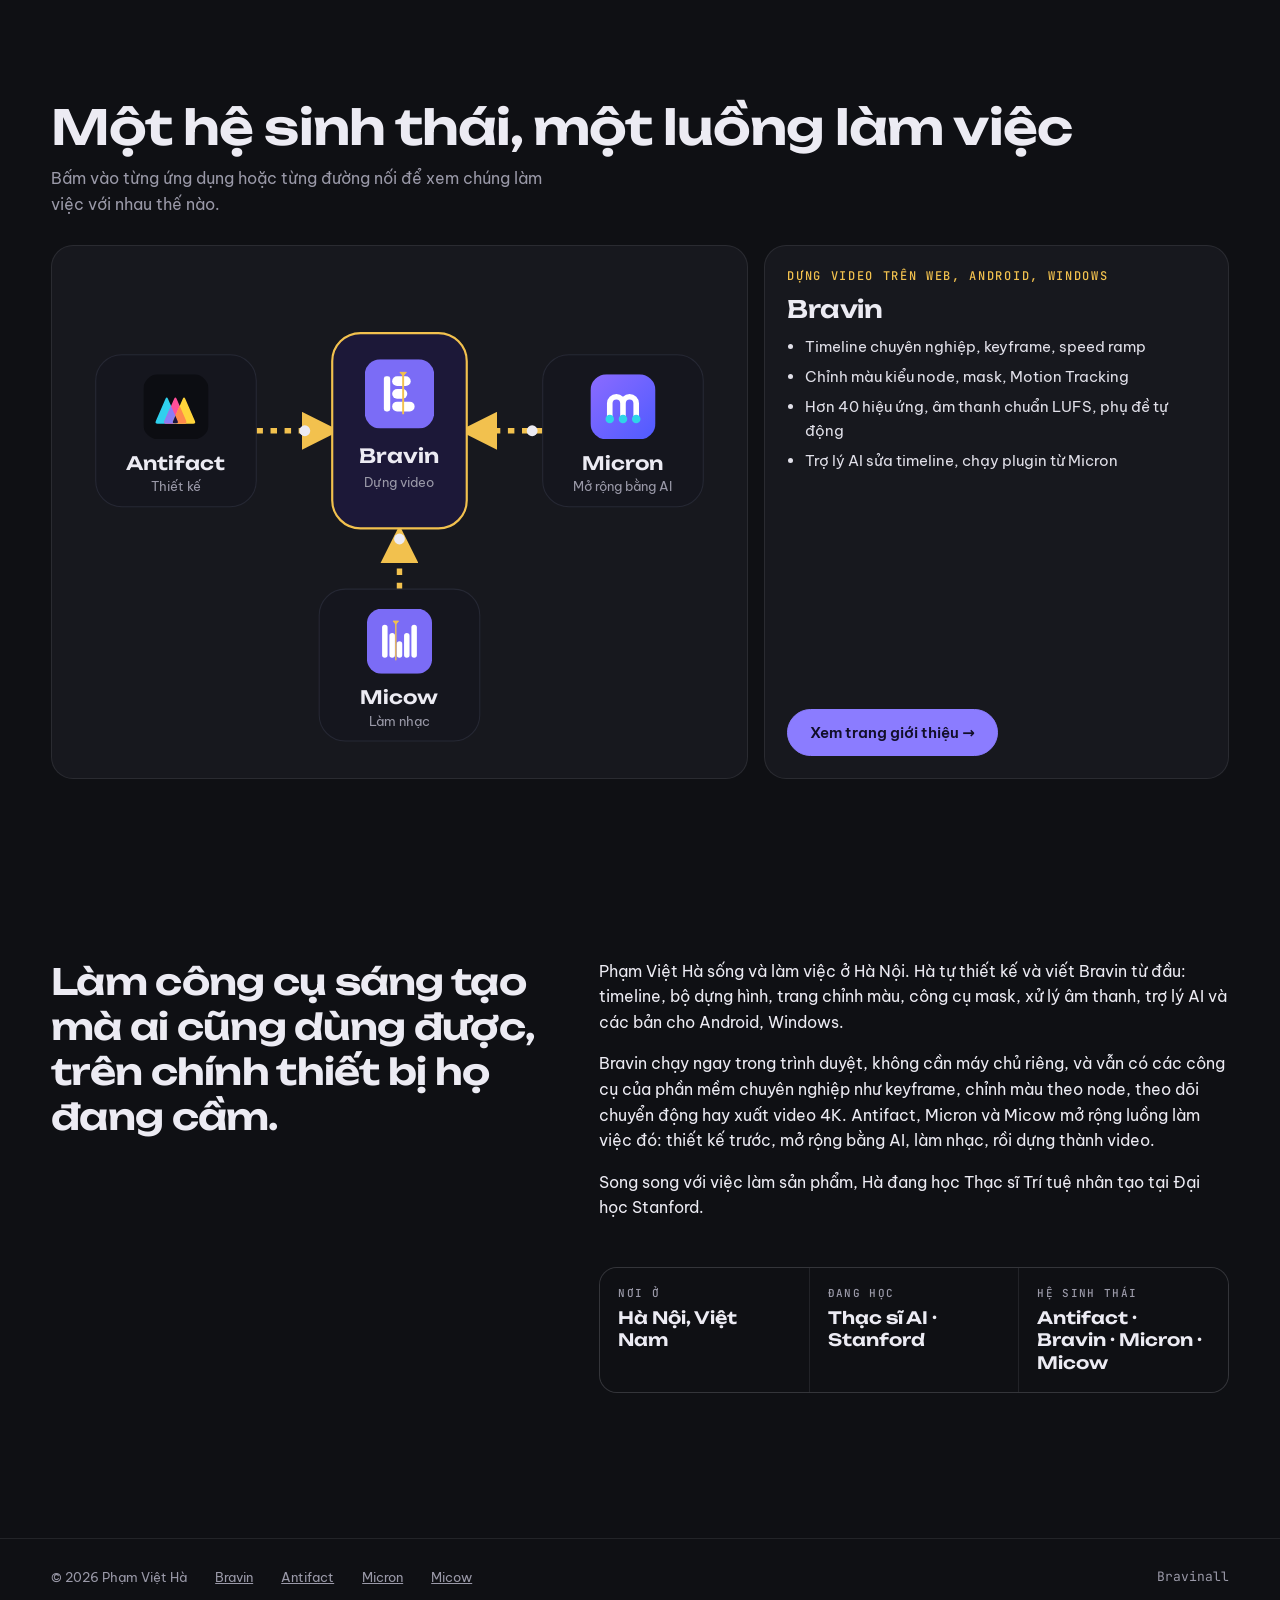
==== commit 637517f7: "Trang chủ: thẻ và ô Micow hoạt động như các app khác - Thẻ Micow: rê chuột để đặt vị trí drop, đoạn " ====
--- a/site/index.html
+++ b/site/index.html
@@ -81,8 +81,12 @@
 .mmw{position:relative;display:flex;align-items:flex-end;gap:3px;height:34px;margin-top:14px}
 .mmw i{flex:1;border-radius:2px;background:#2b2c36}
 .mmw i.hk{background:#7b6cf6}
-.mmw .drp{position:absolute;top:-6px;bottom:-6px;left:53%;width:2px;background:var(--gold);box-shadow:0 0 10px var(--gold)}
+.mmw .drp{position:absolute;top:-6px;bottom:-6px;left:46.7%;width:2px;background:var(--gold);box-shadow:0 0 10px var(--gold)}
+.mmw{margin-top:18px}
+.mmw i{transition:background .25s}
+.mmw .drp{transition:left .08s linear}
 .mmw .drp b{position:absolute;top:-14px;left:6px;white-space:nowrap;font:500 10px/1 var(--f-mono);color:var(--gold)}
+.mmw+span{display:block;margin-top:8px;font:500 11px/1.3 var(--f-mono);color:var(--muted)}
 .eco{display:grid;grid-template-columns:minmax(0,1.5fr) minmax(0,1fr);gap:16px;align-items:stretch}
 .eco-map svg{display:block;width:100%;height:auto}
 .enode{cursor:pointer;outline:none}
@@ -193,7 +197,7 @@
         <span class="st live">Đã phát hành · v1.1</span>
         <img class="pic" src="assets/brand/micow.svg" alt="">
         <h3>Micow</h3>
-        <div class="mini mmw" aria-hidden="true"><i style="height:30%"></i><i style="height:42%"></i><i style="height:28%"></i><i style="height:50%"></i><i style="height:36%"></i><i style="height:44%"></i><i style="height:30%"></i><i style="height:48%"></i><i style="height:38%"></i><i style="height:52%"></i><i style="height:34%"></i><i style="height:46%"></i><i style="height:40%"></i><i style="height:30%"></i><i style="height:44%"></i><i style="height:36%"></i><i class="hk" style="height:80%"></i><i class="hk" style="height:92%"></i><i class="hk" style="height:70%"></i><i class="hk" style="height:96%"></i><i class="hk" style="height:84%"></i><i class="hk" style="height:74%"></i><i class="hk" style="height:90%"></i><i class="hk" style="height:78%"></i><i class="hk" style="height:88%"></i><i class="hk" style="height:72%"></i><i style="height:52%"></i><i style="height:40%"></i><i style="height:58%"></i><i style="height:46%"></i><span class="drp"><b>drop @ 7s</b></span></div>
+        <div class="mini mmw" aria-hidden="true"><i style="height:30%"></i><i style="height:42%"></i><i style="height:28%"></i><i style="height:50%"></i><i style="height:36%"></i><i style="height:44%"></i><i style="height:30%"></i><i style="height:48%"></i><i style="height:38%"></i><i style="height:52%"></i><i style="height:34%"></i><i style="height:46%"></i><i style="height:40%"></i><i style="height:30%"></i><i class="hk" style="height:80%"></i><i class="hk" style="height:92%"></i><i class="hk" style="height:70%"></i><i class="hk" style="height:96%"></i><i class="hk" style="height:84%"></i><i class="hk" style="height:74%"></i><i class="hk" style="height:90%"></i><i class="hk" style="height:78%"></i><i class="hk" style="height:88%"></i><i class="hk" style="height:72%"></i><i style="height:44%"></i><i style="height:36%"></i><i style="height:52%"></i><i style="height:40%"></i><i style="height:58%"></i><i style="height:46%"></i><span class="drp"><b>drop @ 7s</b></span></div><span aria-hidden="true">Rê để đặt drop</span>
         <p>Làm nhạc trên máy bạn: tạo beat, tạo bài hát từ lời và phong cách, tìm hook cho CapCut. Miễn phí, chạy offline.</p>
         <span class="go">Xem Micow →</span>
       </a>
@@ -207,21 +211,21 @@
     </div>
     <div class="eco">
       <div class="eco-map stage">
-        <svg viewBox="0 0 600 400" role="img" aria-label="Sơ đồ: Antifact gửi thiết kế sang Bravin, Micron gửi kết quả AI và plugin sang Bravin, Micow gửi nhạc và lời sang Bravin">
+        <svg viewBox="0 0 600 450" role="img" aria-label="Sơ đồ: Antifact gửi thiết kế sang Bravin, Micron gửi kết quả AI và plugin sang Bravin, Micow gửi nhạc và lời sang Bravin">
           <defs><marker id="ah" viewBox="0 0 10 10" refX="8" refY="5" markerWidth="7" markerHeight="7" orient="auto"><path d="M0 0L10 5L0 10z" fill="#f2c14e"/></marker></defs>
           <g fill="none" stroke-width="3">
             <path class="link" data-k="af-br" d="M168 150 C 220 150, 220 150, 238 150" stroke="#f2c14e" marker-end="url(#ah)"/>
             <path class="link" data-k="mc-br" d="M432 150 C 380 150, 380 150, 362 150" stroke="#f2c14e" marker-end="url(#ah)"/>
-            <path class="link" data-k="mw-br" d="M300 300 L300 244" stroke="#f2c14e" marker-end="url(#ah)"/>
+            <path class="link" data-k="mw-br" d="M300 296 L300 244" stroke="#f2c14e" marker-end="url(#ah)"/>
           </g>
-          <g class="hit" fill="transparent"><path data-k="af-br" d="M168 136H238V164H168z"/><path data-k="mc-br" d="M362 136H432V164H362z"/><path data-k="mw-br" d="M286 240H314V300H286z"/></g>
+          <g class="hit" fill="transparent"><path data-k="af-br" d="M168 136H238V164H168z"/><path data-k="mc-br" d="M362 136H432V164H362z"/><path data-k="mw-br" d="M286 240H314V296H286z"/></g>
           <g class="enode" data-k="af" tabindex="0" role="button" aria-label="Antifact"><rect x="20" y="80" width="148" height="140" rx="24" fill="#15161e" stroke="#262834"/><image href="assets/brand/antifact.svg" x="64" y="98" width="60" height="60"/><text x="94" y="186" text-anchor="middle" fill="#ecebf3" font-family="Unbounded,sans-serif" font-size="17" font-weight="600">Antifact</text><text x="94" y="206" text-anchor="middle" fill="#9a99a8" font-family="Be Vietnam Pro,sans-serif" font-size="12">Thiết kế</text></g>
           <g class="enode" data-k="br" tabindex="0" role="button" aria-label="Bravin"><rect x="238" y="60" width="124" height="180" rx="26" fill="#1c1838" stroke="#8b7cff"/><image href="assets/brand/bravin.svg" x="268" y="84" width="64" height="64"/><text x="300" y="180" text-anchor="middle" fill="#ecebf3" font-family="Unbounded,sans-serif" font-size="18" font-weight="600">Bravin</text><text x="300" y="202" text-anchor="middle" fill="#9a99a8" font-family="Be Vietnam Pro,sans-serif" font-size="12">Dựng video</text></g>
           <g class="enode" data-k="mc" tabindex="0" role="button" aria-label="Micron"><rect x="432" y="80" width="148" height="140" rx="24" fill="#15161e" stroke="#262834"/><image href="assets/brand/micron.svg" x="476" y="98" width="60" height="60"/><text x="506" y="186" text-anchor="middle" fill="#ecebf3" font-family="Unbounded,sans-serif" font-size="17" font-weight="600">Micron</text><text x="506" y="206" text-anchor="middle" fill="#9a99a8" font-family="Be Vietnam Pro,sans-serif" font-size="12">Mở rộng bằng AI</text></g>
-          <g class="enode" data-k="mw" tabindex="0" role="button" aria-label="Micow"><rect x="210" y="300" width="180" height="84" rx="24" fill="#15161e" stroke="#262834"/><image href="assets/brand/micow.svg" x="230" y="318" width="48" height="48"/><text x="292" y="340" fill="#ecebf3" font-family="Unbounded,sans-serif" font-size="17" font-weight="600">Micow</text><text x="292" y="360" fill="#9a99a8" font-family="Be Vietnam Pro,sans-serif" font-size="12">Làm nhạc</text></g>
+          <g class="enode" data-k="mw" tabindex="0" role="button" aria-label="Micow"><rect x="226" y="296" width="148" height="140" rx="24" fill="#15161e" stroke="#262834"/><image href="assets/brand/micow.svg" x="270" y="314" width="60" height="60"/><text x="300" y="402" text-anchor="middle" fill="#ecebf3" font-family="Unbounded,sans-serif" font-size="17" font-weight="600">Micow</text><text x="300" y="422" text-anchor="middle" fill="#9a99a8" font-family="Be Vietnam Pro,sans-serif" font-size="12">Làm nhạc</text></g>
           <circle r="5" fill="#ecebf3"><animateMotion dur="2.4s" repeatCount="indefinite" path="M168 150 L238 150"/></circle>
           <circle r="5" fill="#ecebf3"><animateMotion dur="2.4s" begin="-1.2s" repeatCount="indefinite" path="M432 150 L362 150"/></circle>
-          <circle r="5" fill="#ecebf3"><animateMotion dur="2.4s" begin="-.6s" repeatCount="indefinite" path="M300 300 L300 244"/></circle>
+          <circle r="5" fill="#ecebf3"><animateMotion dur="2.4s" begin="-.6s" repeatCount="indefinite" path="M300 296 L300 244"/></circle>
         </svg>
       </div>
       <div class="eco-info stage" id="ecoInfo" aria-live="polite"></div>
@@ -297,9 +301,13 @@
       const r = c.getBoundingClientRect(), x = (e.clientX - r.left) / r.width, y = (e.clientY - r.top) / r.height;
       if (!reduce) c.style.transform = "perspective(900px) rotateY(" + ((x - .5) * 8) + "deg) rotateX(" + ((.5 - y) * 8) + "deg) translateY(-3px)";
       const m = c.querySelector(".mbr");
+      const w = c.querySelector(".mmw");
+      if (w) { const p = Math.max(.05, Math.min(.95, x)), bs = [...w.querySelectorAll("i")], k = Math.round(p * bs.length); w.querySelector(".drp").style.left = (p * 100) + "%"; bs.forEach((b, i) => b.classList.toggle("hk", i >= k && i < k + 10)); w.querySelector(".drp b").textContent = "drop @ " + Math.round(p * 15) + "s"; }
       if (m) { const p = Math.max(0, Math.min(1, x)); m.style.setProperty("--px", (p * 100) + "%"); const s = Math.round(p * 92); m.querySelector(".mtc").textContent = "00:00:" + String(s).padStart(2, "0") + " · rê để tua"; }
     });
     c.addEventListener("pointerleave", () => { c.style.transform = ""; });
+    const w = c.querySelector(".mmw");
+    if (w) c.addEventListener("pointerleave", () => { const bs = [...w.querySelectorAll("i")]; w.querySelector(".drp").style.left = ""; bs.forEach((b, i) => b.classList.toggle("hk", i >= 14 && i < 24)); w.querySelector(".drp b").textContent = "drop @ 7s"; });
   });
   const mc = document.querySelector(".mmc"), card = mc && mc.closest(".proj");
   if (mc) {
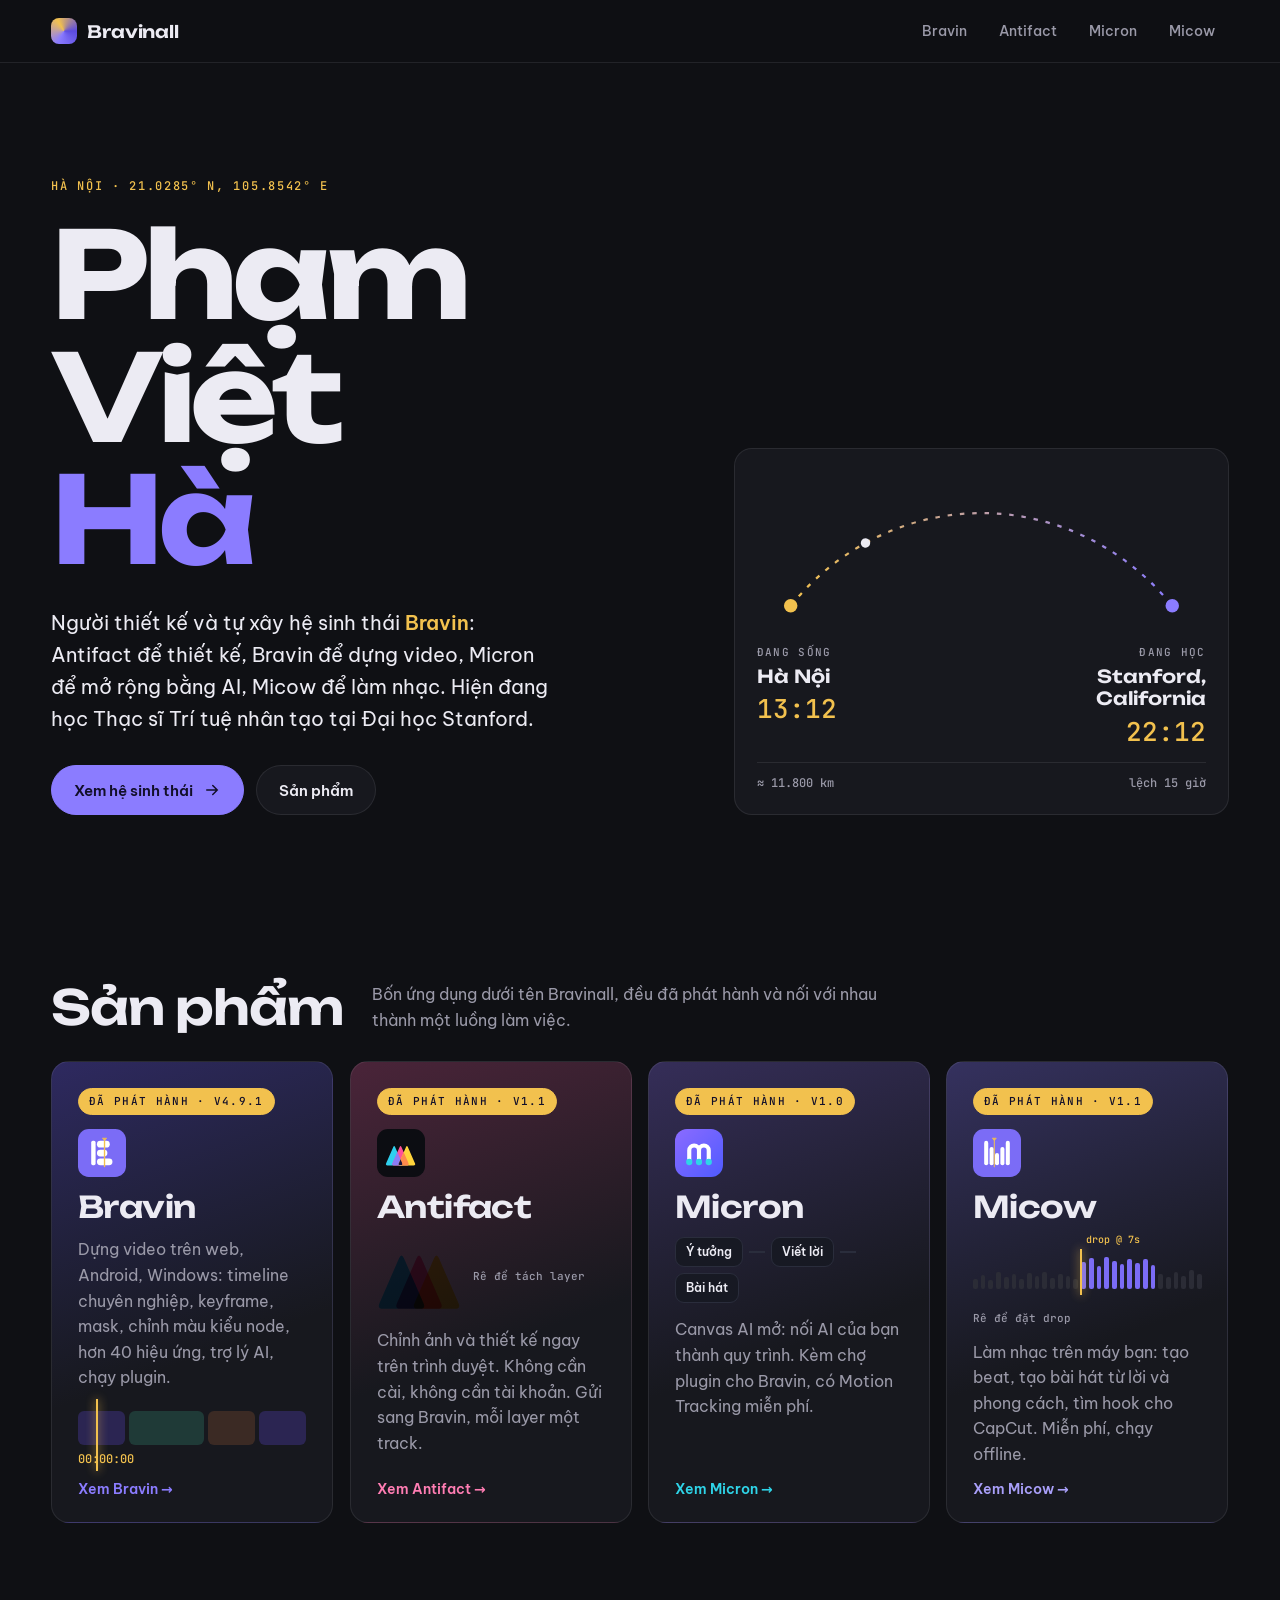
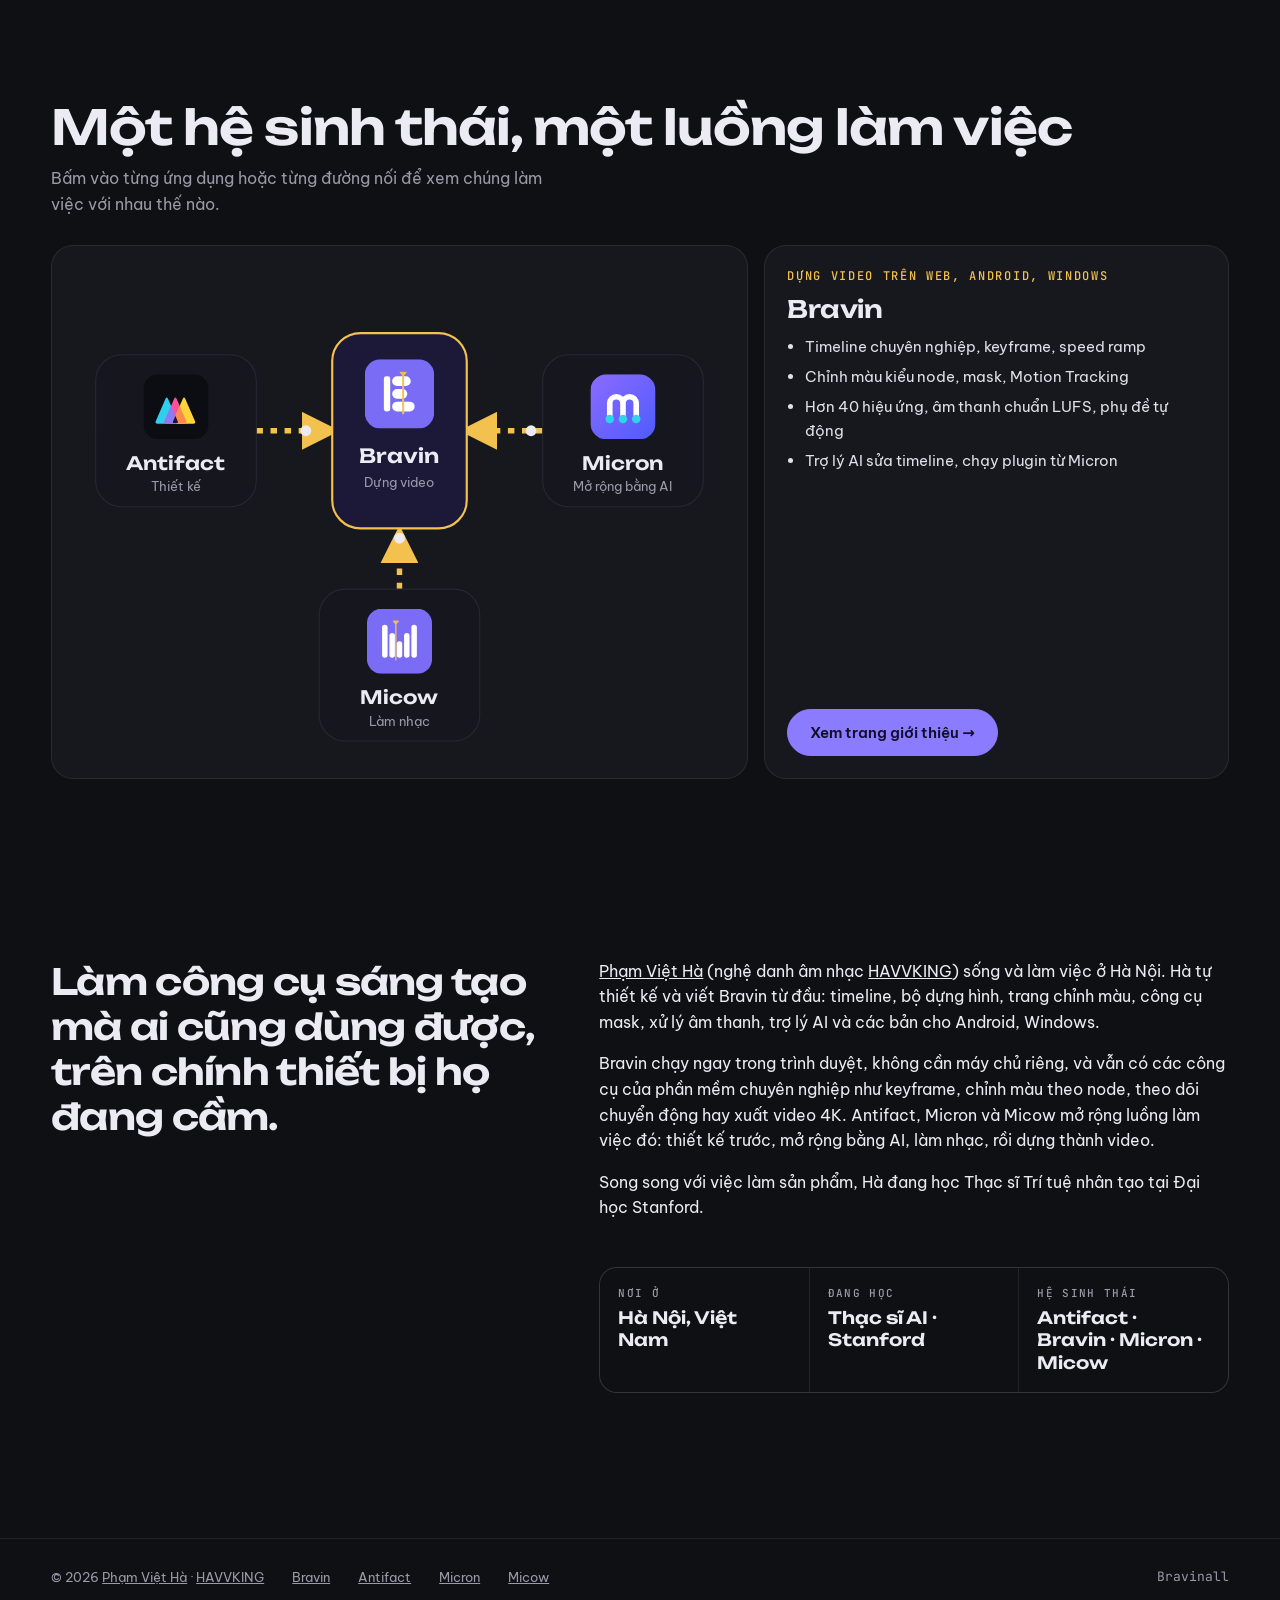
==== commit 59f1e393: "Gắn tên Phạm Việt Hà và HAVVKING với trang hồ sơ trên portfolio Chân trang mọi trang và phần giới th" ====
--- a/site/index.html
+++ b/site/index.html
@@ -236,7 +236,7 @@
     <div class="about">
       <p class="big rise">Làm công cụ sáng tạo mà ai cũng dùng được, trên chính thiết bị họ đang cầm.</p>
       <div class="txt">
-        <p>Phạm Việt Hà sống và làm việc ở Hà Nội. Hà tự thiết kế và viết Bravin từ đầu: timeline, bộ dựng hình, trang chỉnh màu, công cụ mask, xử lý âm thanh, trợ lý AI và các bản cho Android, Windows.</p>
+        <p><a href="https://portfolio.vtvcab17.workers.dev/pham-viet-ha/" rel="author">Phạm Việt Hà</a> (nghệ danh âm nhạc <a href="https://portfolio.vtvcab17.workers.dev/havvking/">HAVVKING</a>) sống và làm việc ở Hà Nội. Hà tự thiết kế và viết Bravin từ đầu: timeline, bộ dựng hình, trang chỉnh màu, công cụ mask, xử lý âm thanh, trợ lý AI và các bản cho Android, Windows.</p>
         <p>Bravin chạy ngay trong trình duyệt, không cần máy chủ riêng, và vẫn có các công cụ của phần mềm chuyên nghiệp như keyframe, chỉnh màu theo node, theo dõi chuyển động hay xuất video 4K. Antifact, Micron và Micow mở rộng luồng làm việc đó: thiết kế trước, mở rộng bằng AI, làm nhạc, rồi dựng thành video.</p>
         <p>Song song với việc làm sản phẩm, Hà đang học Thạc sĩ Trí tuệ nhân tạo tại Đại học Stanford.</p>
         <dl class="facts">
@@ -251,7 +251,7 @@
 
 <footer class="foot">
   <div class="wrap">
-    <span>© 2026 Phạm Việt Hà</span>
+    <span>© 2026 <a href="https://portfolio.vtvcab17.workers.dev/pham-viet-ha/" rel="author">Phạm Việt Hà</a> · <a href="https://portfolio.vtvcab17.workers.dev/havvking/">HAVVKING</a></span>
     <a href="bravin.html">Bravin</a><a href="antifact.html">Antifact</a><a href="micron.html">Micron</a><a href="micow.html">Micow</a>
     <span class="tc">Bravinall</span>
   </div>
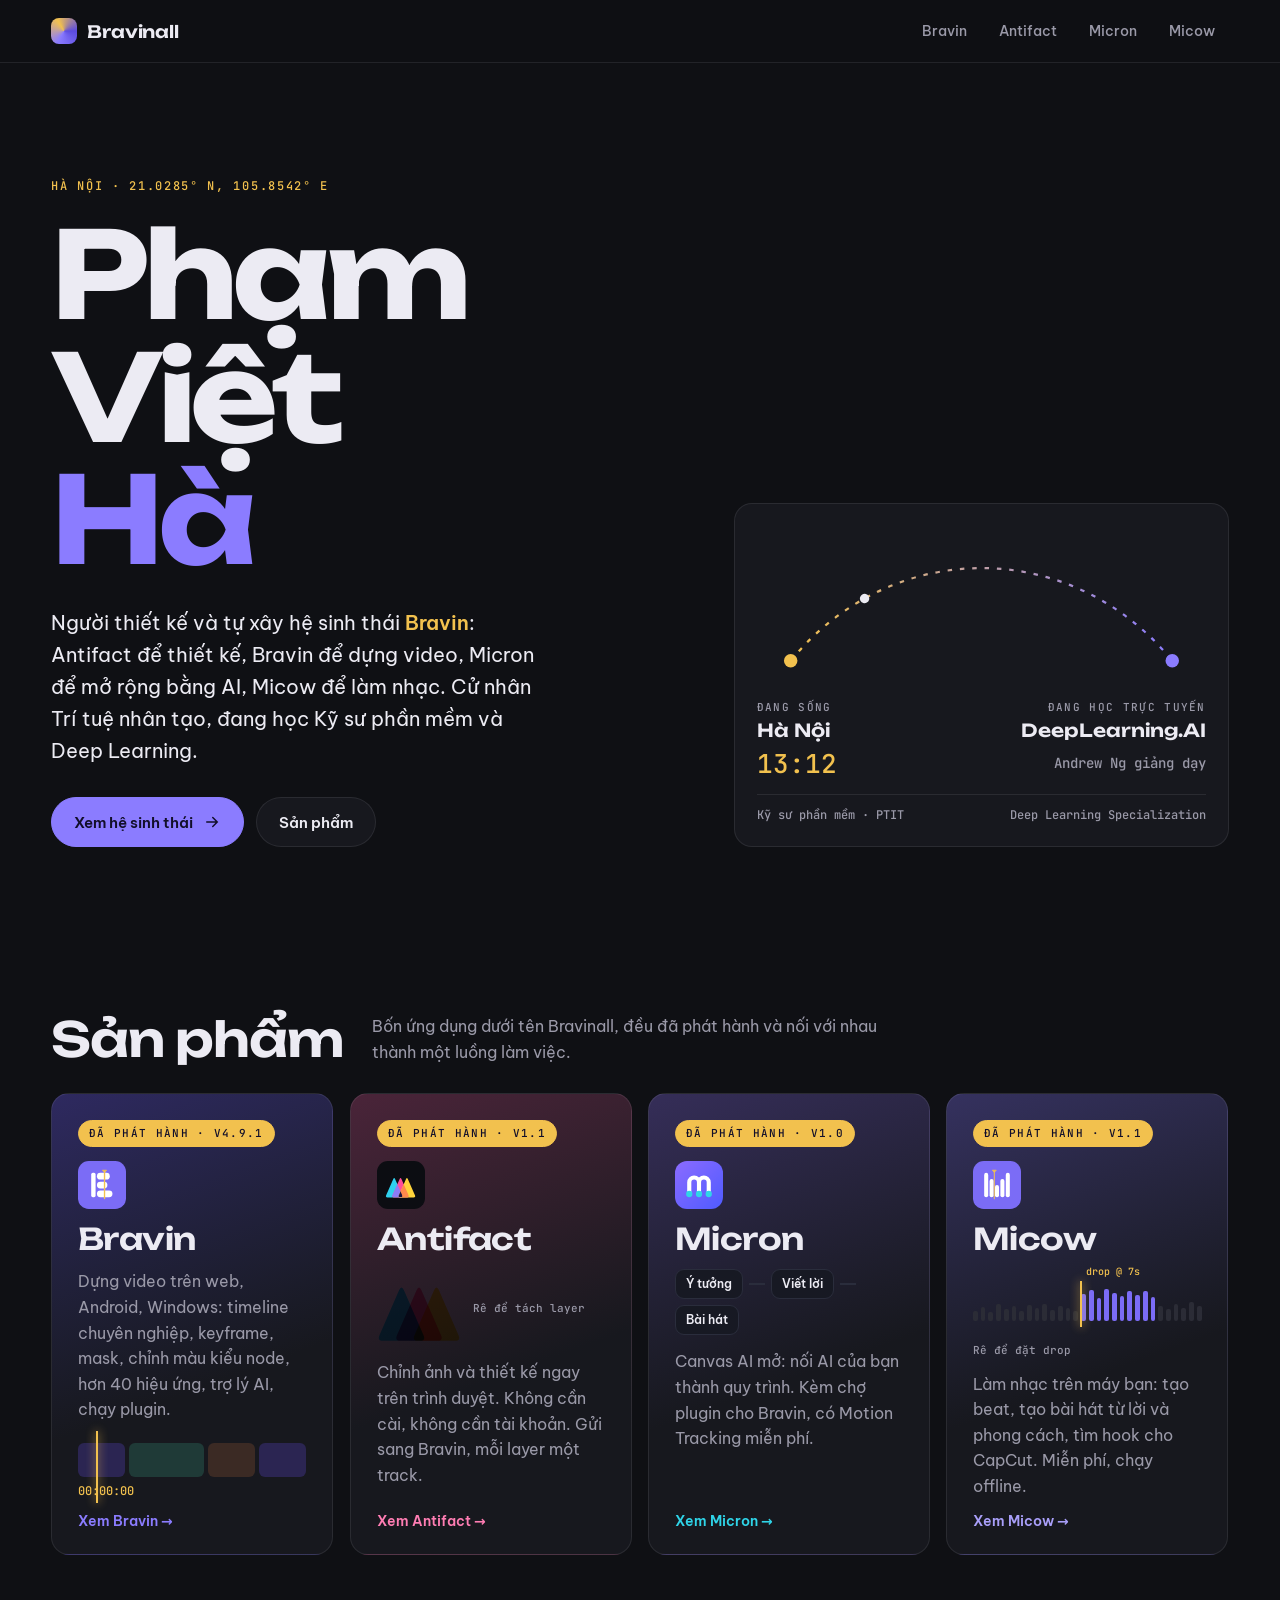
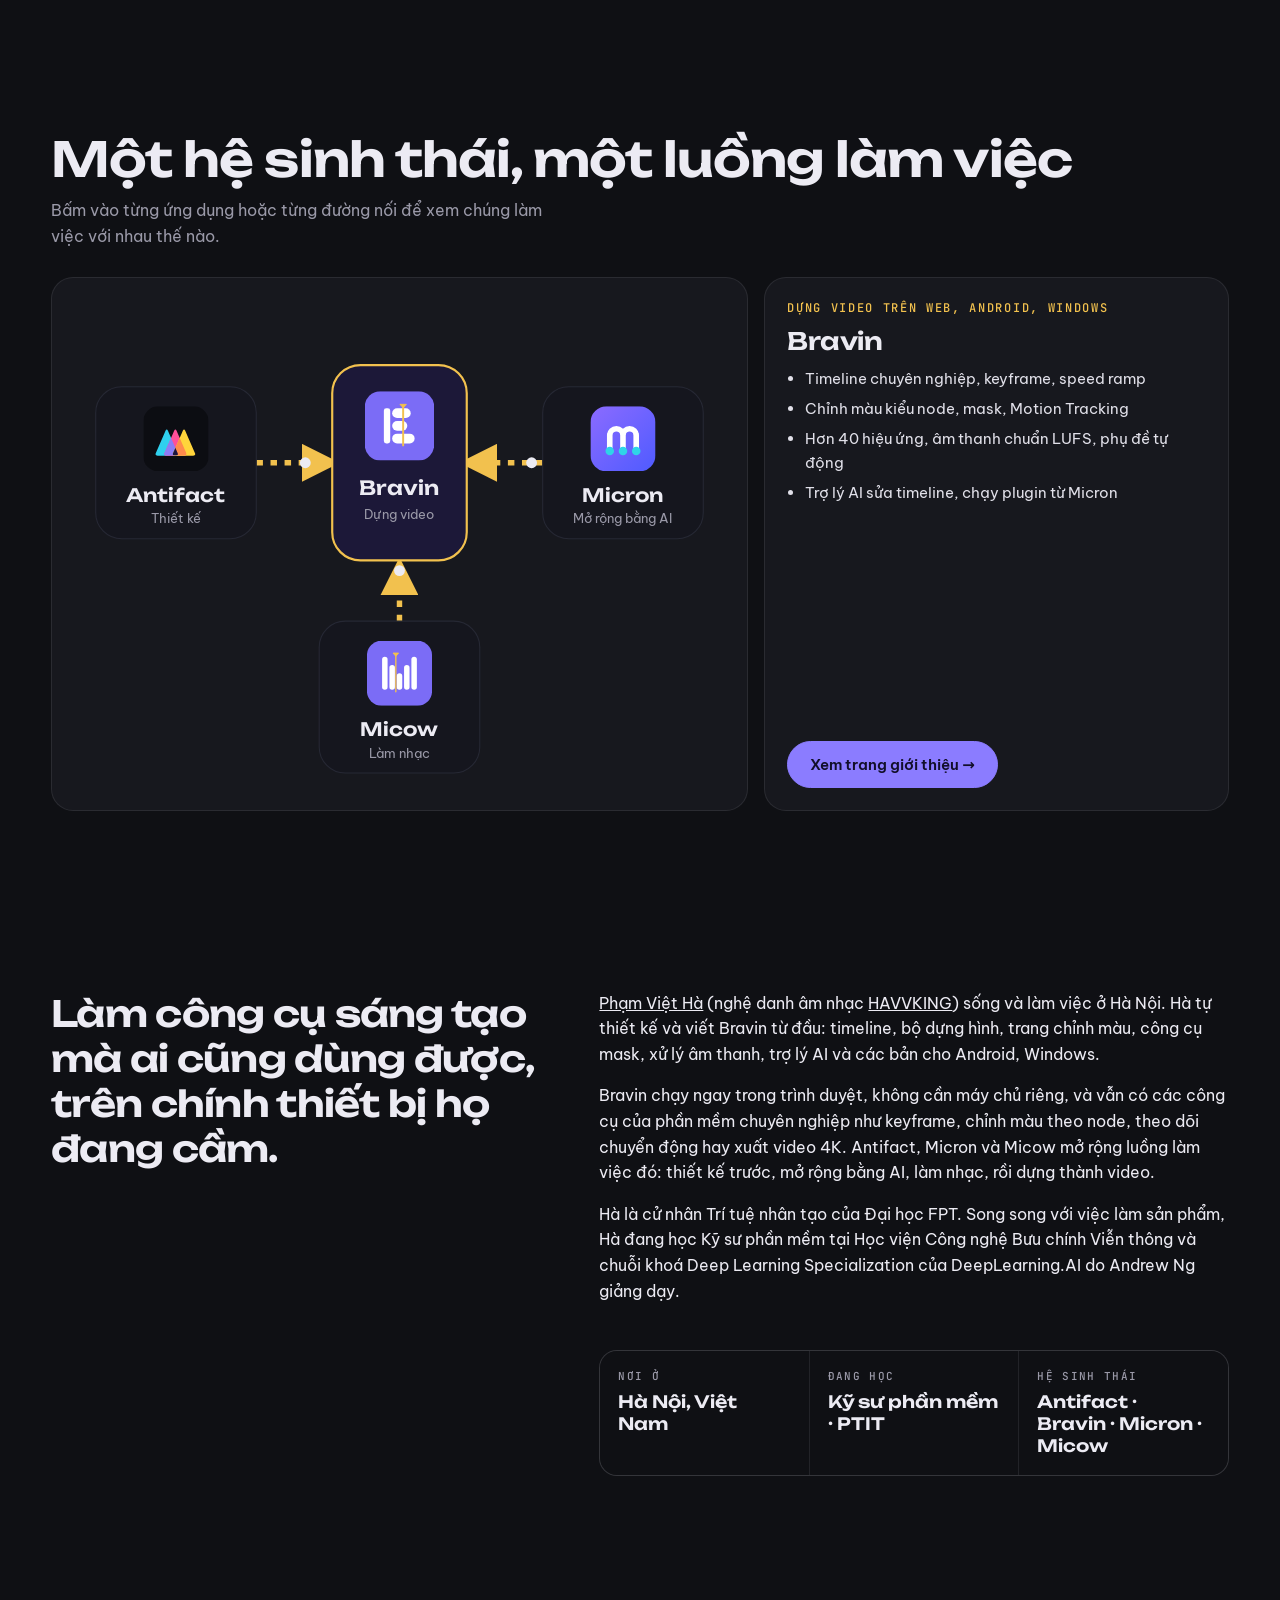
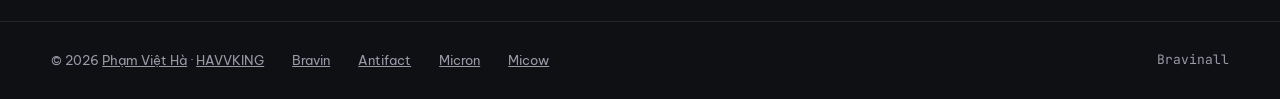
==== commit f3053d38: "Sửa học vấn trên trang chủ cho khớp portfolio: bỏ Thạc sĩ Stanford Thay bằng thông tin đúng: cử nhân" ====
--- a/site/index.html
+++ b/site/index.html
@@ -25,6 +25,7 @@
 .city .lbl{font:500 11px/1.4 var(--f-mono);letter-spacing:.12em;text-transform:uppercase;color:var(--muted)}
 .city .nm{font:600 18px/1.25 var(--f-display);margin-top:4px}
 .city .clock{font:500 26px/1.1 var(--f-mono);font-variant-numeric:tabular-nums;color:var(--gold);margin-top:8px}
+.city .sub{font:500 14px/1.4 var(--f-mono);color:var(--muted);margin-top:12px}
 .city:last-child{text-align:right}
 .route .dist{display:flex;justify-content:space-between;gap:12px;border-top:1px solid var(--line);margin-top:16px;padding-top:12px;font:500 12px/1.4 var(--f-mono);color:var(--muted)}
 
@@ -140,15 +141,15 @@
       <div>
         <p class="eyebrow">Hà Nội · 21.0285° N, 105.8542° E</p>
         <h1 class="name" style="margin-top:18px">Phạm<br>Việt <span>Hà</span></h1>
-        <p class="lede">Người thiết kế và tự xây hệ sinh thái <b>Bravin</b>: Antifact để thiết kế, Bravin để dựng video, Micron để mở rộng bằng AI, Micow để làm nhạc. Hiện đang học Thạc sĩ Trí tuệ nhân tạo tại Đại học Stanford.</p>
+        <p class="lede">Người thiết kế và tự xây hệ sinh thái <b>Bravin</b>: Antifact để thiết kế, Bravin để dựng video, Micron để mở rộng bằng AI, Micow để làm nhạc. Cử nhân Trí tuệ nhân tạo, đang học Kỹ sư phần mềm và Deep Learning.</p>
         <div style="display:flex;flex-wrap:wrap;gap:12px;margin-top:30px">
           <a class="btn primary" href="#he-sinh-thai">Xem hệ sinh thái
             <svg viewBox="0 0 24 24" fill="none" stroke="currentColor" stroke-width="2" stroke-linecap="round"><path d="M5 12h14M13 6l6 6-6 6"/></svg></a>
           <a class="btn" href="#du-an">Sản phẩm</a>
         </div>
       </div>
-      <aside class="route rise" aria-label="Hà Nội và Stanford">
-        <svg viewBox="0 0 400 150" role="img" aria-label="Đường bay từ Hà Nội tới Stanford">
+      <aside class="route rise" aria-label="Học ở Hà Nội và học trực tuyến">
+        <svg viewBox="0 0 400 150" role="img" aria-label="Từ Hà Nội tới khoá học trực tuyến DeepLearning.AI">
           <defs><linearGradient id="arc" x1="0" x2="1"><stop offset="0" stop-color="#f2c14e"/><stop offset="1" stop-color="#8b7cff"/></linearGradient></defs>
           <path id="routePath" d="M30 120 C 120 10, 280 10, 370 120" fill="none" stroke="url(#arc)" stroke-width="2" stroke-dasharray="4 7"/>
           <circle cx="30" cy="120" r="6" fill="#f2c14e"/><circle cx="370" cy="120" r="6" fill="#8b7cff"/>
@@ -156,9 +157,9 @@
         </svg>
         <div class="cities">
           <div class="city"><div class="lbl">Đang sống</div><div class="nm">Hà Nội</div><div class="clock" id="clkHN">--:--</div></div>
-          <div class="city"><div class="lbl">Đang học</div><div class="nm">Stanford, California</div><div class="clock" id="clkSF">--:--</div></div>
+          <div class="city"><div class="lbl">Đang học trực tuyến</div><div class="nm">DeepLearning.AI</div><div class="sub">Andrew Ng giảng dạy</div></div>
         </div>
-        <div class="dist"><span>≈ 11.800 km</span><span id="clkDiff">lệch 14 giờ</span></div>
+        <div class="dist"><span>Kỹ sư phần mềm · PTIT</span><span>Deep Learning Specialization</span></div>
       </aside>
     </div>
   </section>
@@ -238,10 +239,10 @@
       <div class="txt">
         <p><a href="https://portfolio.vtvcab17.workers.dev/pham-viet-ha/" rel="author">Phạm Việt Hà</a> (nghệ danh âm nhạc <a href="https://portfolio.vtvcab17.workers.dev/havvking/">HAVVKING</a>) sống và làm việc ở Hà Nội. Hà tự thiết kế và viết Bravin từ đầu: timeline, bộ dựng hình, trang chỉnh màu, công cụ mask, xử lý âm thanh, trợ lý AI và các bản cho Android, Windows.</p>
         <p>Bravin chạy ngay trong trình duyệt, không cần máy chủ riêng, và vẫn có các công cụ của phần mềm chuyên nghiệp như keyframe, chỉnh màu theo node, theo dõi chuyển động hay xuất video 4K. Antifact, Micron và Micow mở rộng luồng làm việc đó: thiết kế trước, mở rộng bằng AI, làm nhạc, rồi dựng thành video.</p>
-        <p>Song song với việc làm sản phẩm, Hà đang học Thạc sĩ Trí tuệ nhân tạo tại Đại học Stanford.</p>
+        <p>Hà là cử nhân Trí tuệ nhân tạo của Đại học FPT. Song song với việc làm sản phẩm, Hà đang học Kỹ sư phần mềm tại Học viện Công nghệ Bưu chính Viễn thông và chuỗi khoá Deep Learning Specialization của DeepLearning.AI do Andrew Ng giảng dạy.</p>
         <dl class="facts">
           <div><dt>Nơi ở</dt><dd>Hà Nội, Việt Nam</dd></div>
-          <div><dt>Đang học</dt><dd>Thạc sĩ AI · Stanford</dd></div>
+          <div><dt>Đang học</dt><dd>Kỹ sư phần mềm · PTIT</dd></div>
           <div><dt>Hệ sinh thái</dt><dd>Antifact · Bravin · Micron · Micow</dd></div>
         </dl>
       </div>
@@ -260,13 +261,9 @@
 <script>
 (function () {
   const f = tz => new Intl.DateTimeFormat("vi-VN", { hour: "2-digit", minute: "2-digit", hour12: false, timeZone: tz });
-  const hn = f("Asia/Ho_Chi_Minh"), sf = f("America/Los_Angeles");
+  const hn = f("Asia/Ho_Chi_Minh");
   function tick() {
-    const d = new Date();
-    document.getElementById("clkHN").textContent = hn.format(d);
-    document.getElementById("clkSF").textContent = sf.format(d);
-    const off = tz => { const p = new Intl.DateTimeFormat("en-US", { timeZone: tz, timeZoneName: "shortOffset" }).formatToParts(d).find(x => x.type === "timeZoneName"); const m = /GMT([+-]\d+)?/.exec(p ? p.value : ""); return m && m[1] ? +m[1] : 0; };
-    document.getElementById("clkDiff").textContent = "lệch " + Math.abs(off("Asia/Ho_Chi_Minh") - off("America/Los_Angeles")) + " giờ";
+    document.getElementById("clkHN").textContent = hn.format(new Date());
   }
   tick(); setInterval(tick, 15000);
 })();
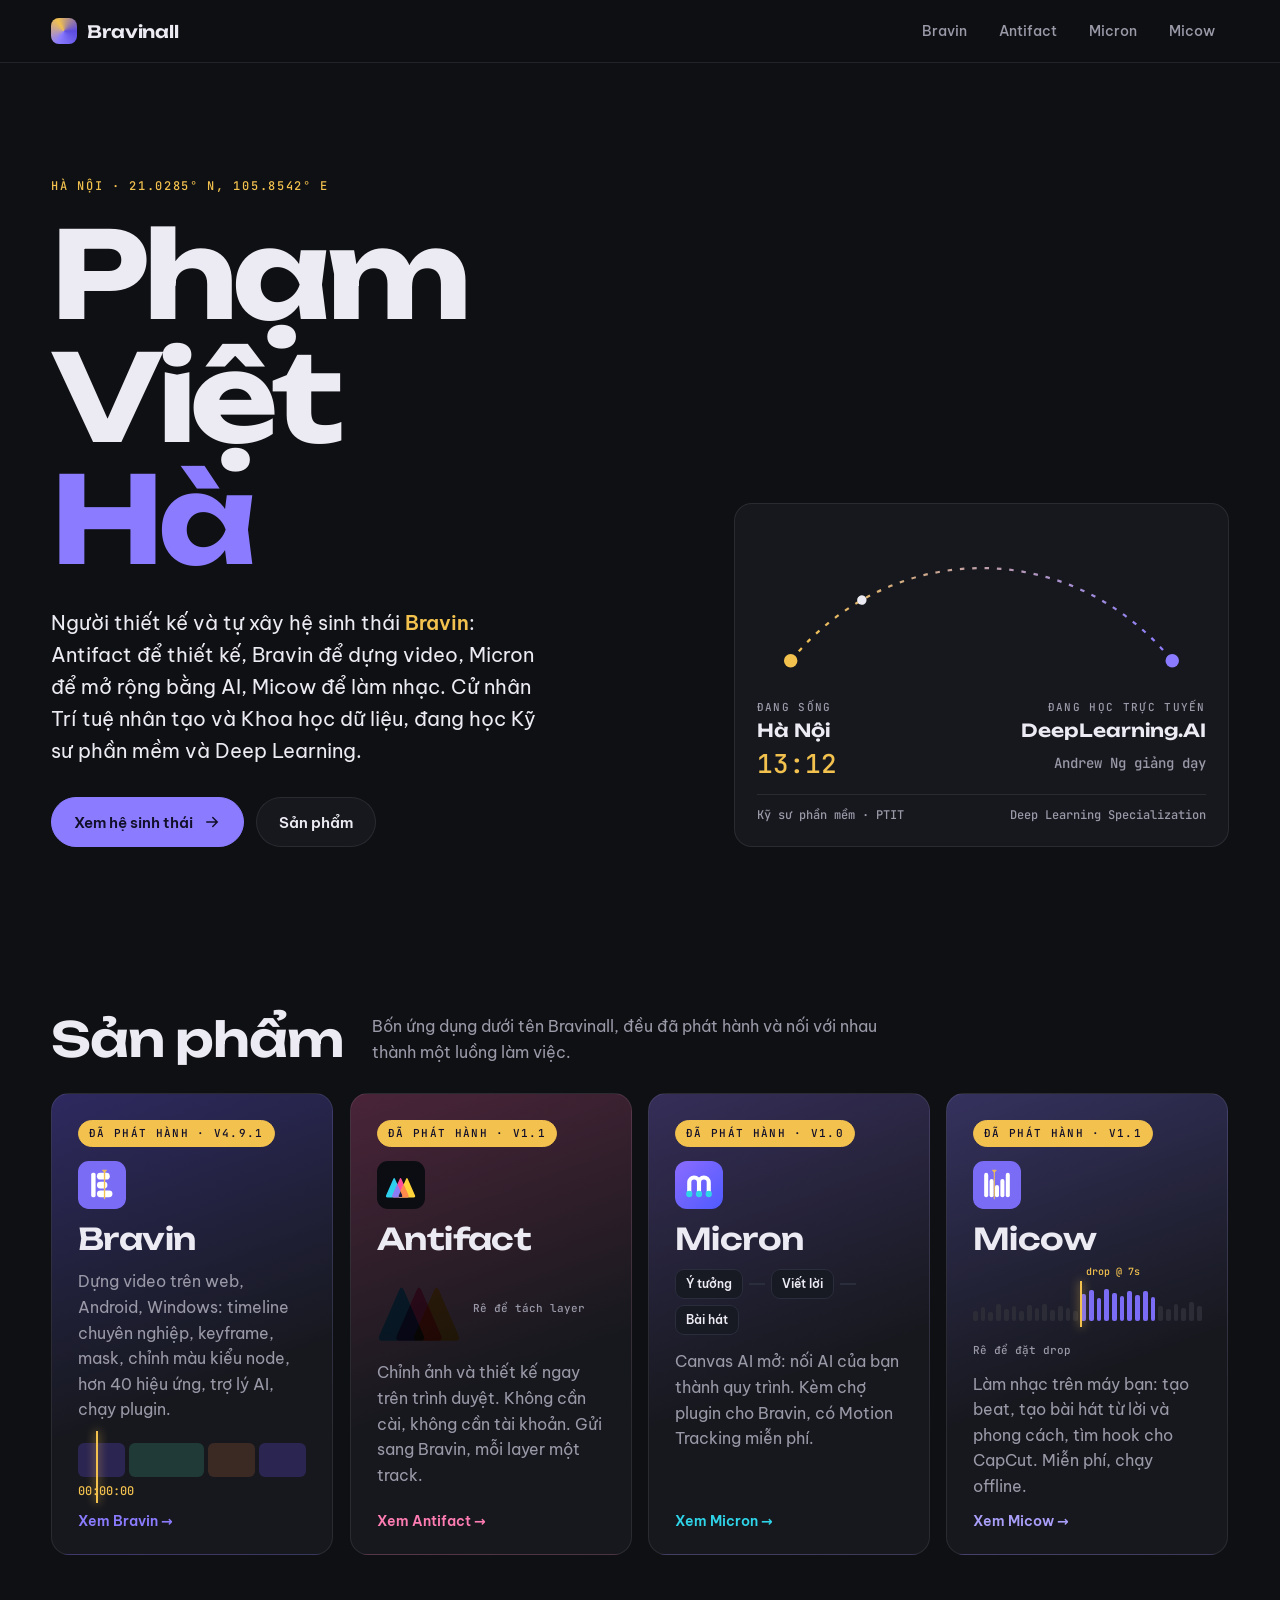
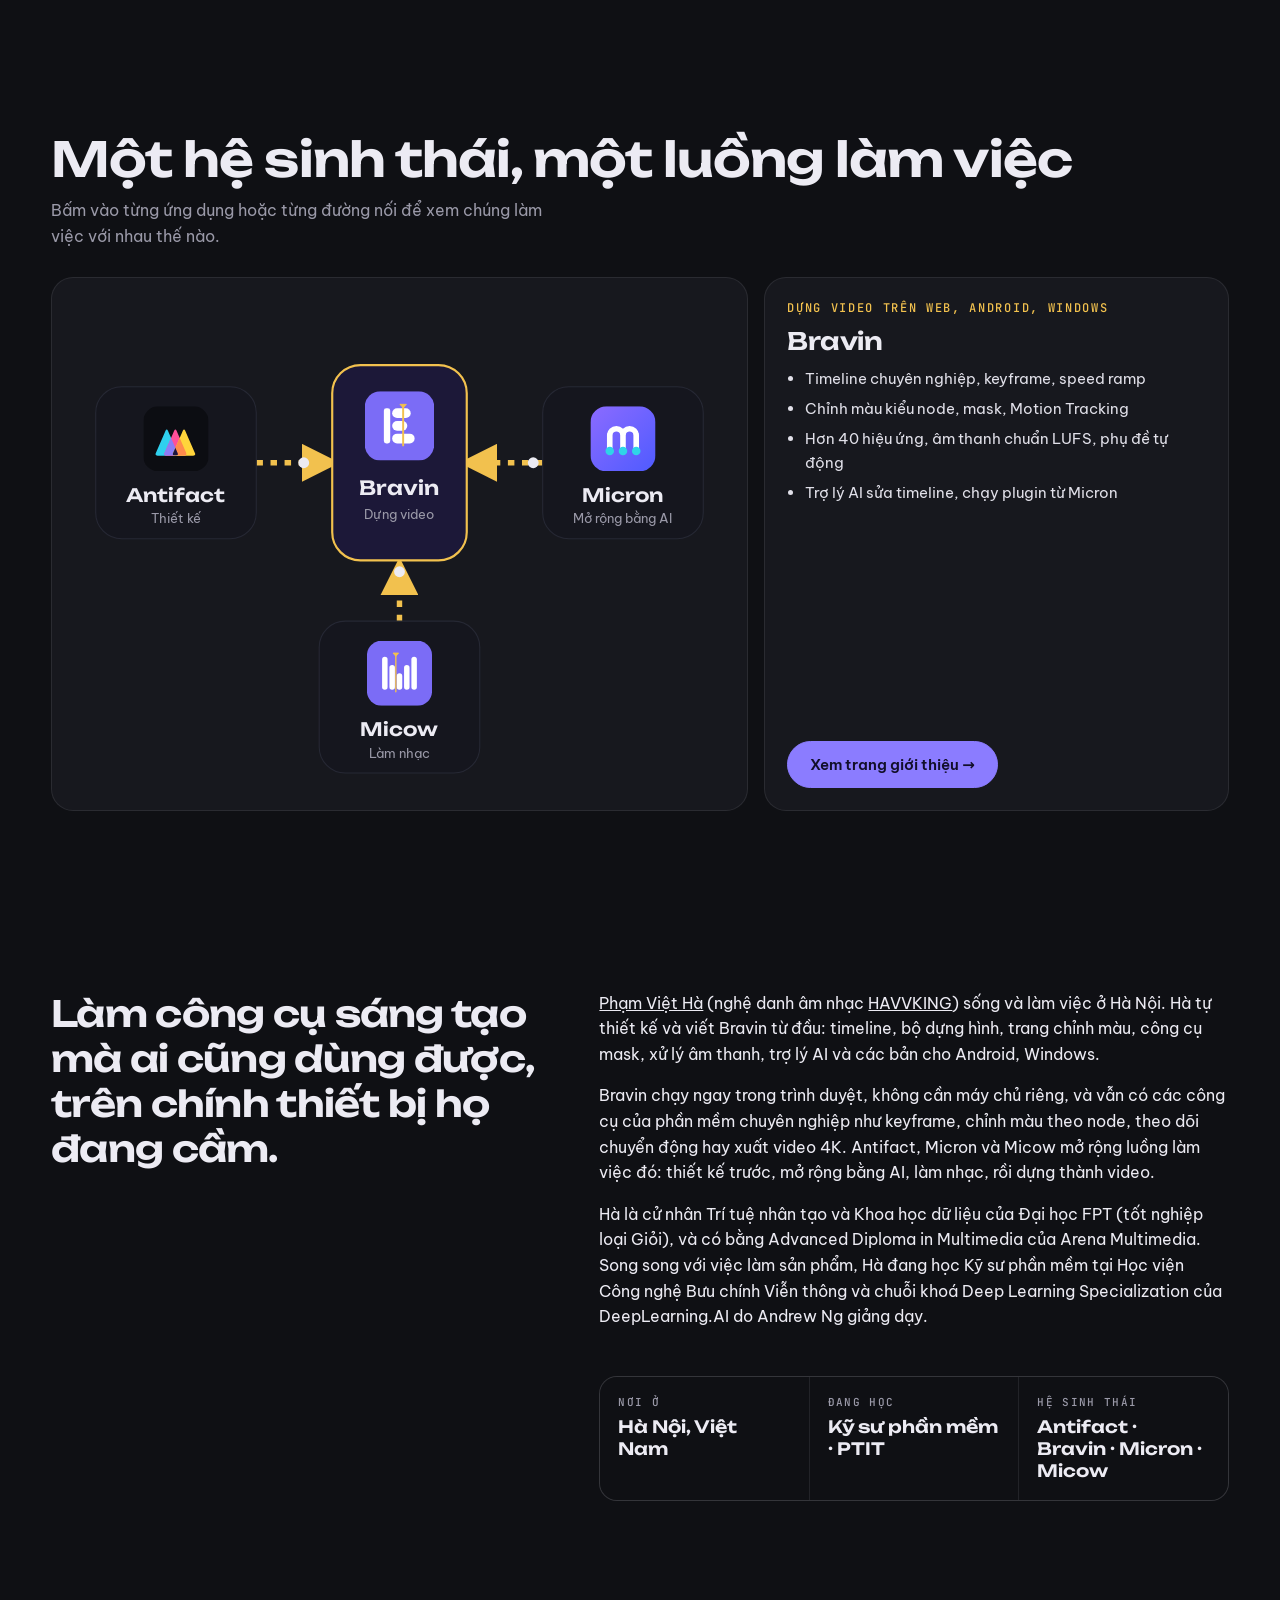
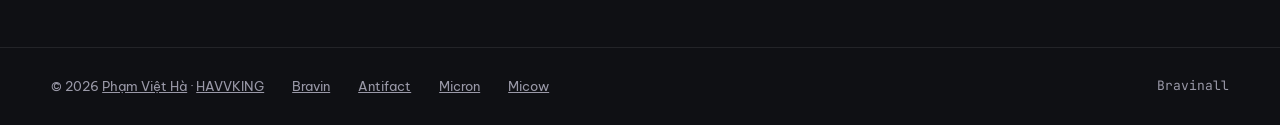
==== commit 409d3d13: "Học vấn: ghi đúng tên bằng cử nhân ĐH FPT và bằng Arena Multimedia Co-Authored-By: Claude Opus 5.5 <" ====
--- a/site/index.html
+++ b/site/index.html
@@ -141,7 +141,7 @@
       <div>
         <p class="eyebrow">Hà Nội · 21.0285° N, 105.8542° E</p>
         <h1 class="name" style="margin-top:18px">Phạm<br>Việt <span>Hà</span></h1>
-        <p class="lede">Người thiết kế và tự xây hệ sinh thái <b>Bravin</b>: Antifact để thiết kế, Bravin để dựng video, Micron để mở rộng bằng AI, Micow để làm nhạc. Cử nhân Trí tuệ nhân tạo, đang học Kỹ sư phần mềm và Deep Learning.</p>
+        <p class="lede">Người thiết kế và tự xây hệ sinh thái <b>Bravin</b>: Antifact để thiết kế, Bravin để dựng video, Micron để mở rộng bằng AI, Micow để làm nhạc. Cử nhân Trí tuệ nhân tạo và Khoa học dữ liệu, đang học Kỹ sư phần mềm và Deep Learning.</p>
         <div style="display:flex;flex-wrap:wrap;gap:12px;margin-top:30px">
           <a class="btn primary" href="#he-sinh-thai">Xem hệ sinh thái
             <svg viewBox="0 0 24 24" fill="none" stroke="currentColor" stroke-width="2" stroke-linecap="round"><path d="M5 12h14M13 6l6 6-6 6"/></svg></a>
@@ -239,7 +239,7 @@
       <div class="txt">
         <p><a href="https://portfolio.vtvcab17.workers.dev/pham-viet-ha/" rel="author">Phạm Việt Hà</a> (nghệ danh âm nhạc <a href="https://portfolio.vtvcab17.workers.dev/havvking/">HAVVKING</a>) sống và làm việc ở Hà Nội. Hà tự thiết kế và viết Bravin từ đầu: timeline, bộ dựng hình, trang chỉnh màu, công cụ mask, xử lý âm thanh, trợ lý AI và các bản cho Android, Windows.</p>
         <p>Bravin chạy ngay trong trình duyệt, không cần máy chủ riêng, và vẫn có các công cụ của phần mềm chuyên nghiệp như keyframe, chỉnh màu theo node, theo dõi chuyển động hay xuất video 4K. Antifact, Micron và Micow mở rộng luồng làm việc đó: thiết kế trước, mở rộng bằng AI, làm nhạc, rồi dựng thành video.</p>
-        <p>Hà là cử nhân Trí tuệ nhân tạo của Đại học FPT. Song song với việc làm sản phẩm, Hà đang học Kỹ sư phần mềm tại Học viện Công nghệ Bưu chính Viễn thông và chuỗi khoá Deep Learning Specialization của DeepLearning.AI do Andrew Ng giảng dạy.</p>
+        <p>Hà là cử nhân Trí tuệ nhân tạo và Khoa học dữ liệu của Đại học FPT (tốt nghiệp loại Giỏi), và có bằng Advanced Diploma in Multimedia của Arena Multimedia. Song song với việc làm sản phẩm, Hà đang học Kỹ sư phần mềm tại Học viện Công nghệ Bưu chính Viễn thông và chuỗi khoá Deep Learning Specialization của DeepLearning.AI do Andrew Ng giảng dạy.</p>
         <dl class="facts">
           <div><dt>Nơi ở</dt><dd>Hà Nội, Việt Nam</dd></div>
           <div><dt>Đang học</dt><dd>Kỹ sư phần mềm · PTIT</dd></div>
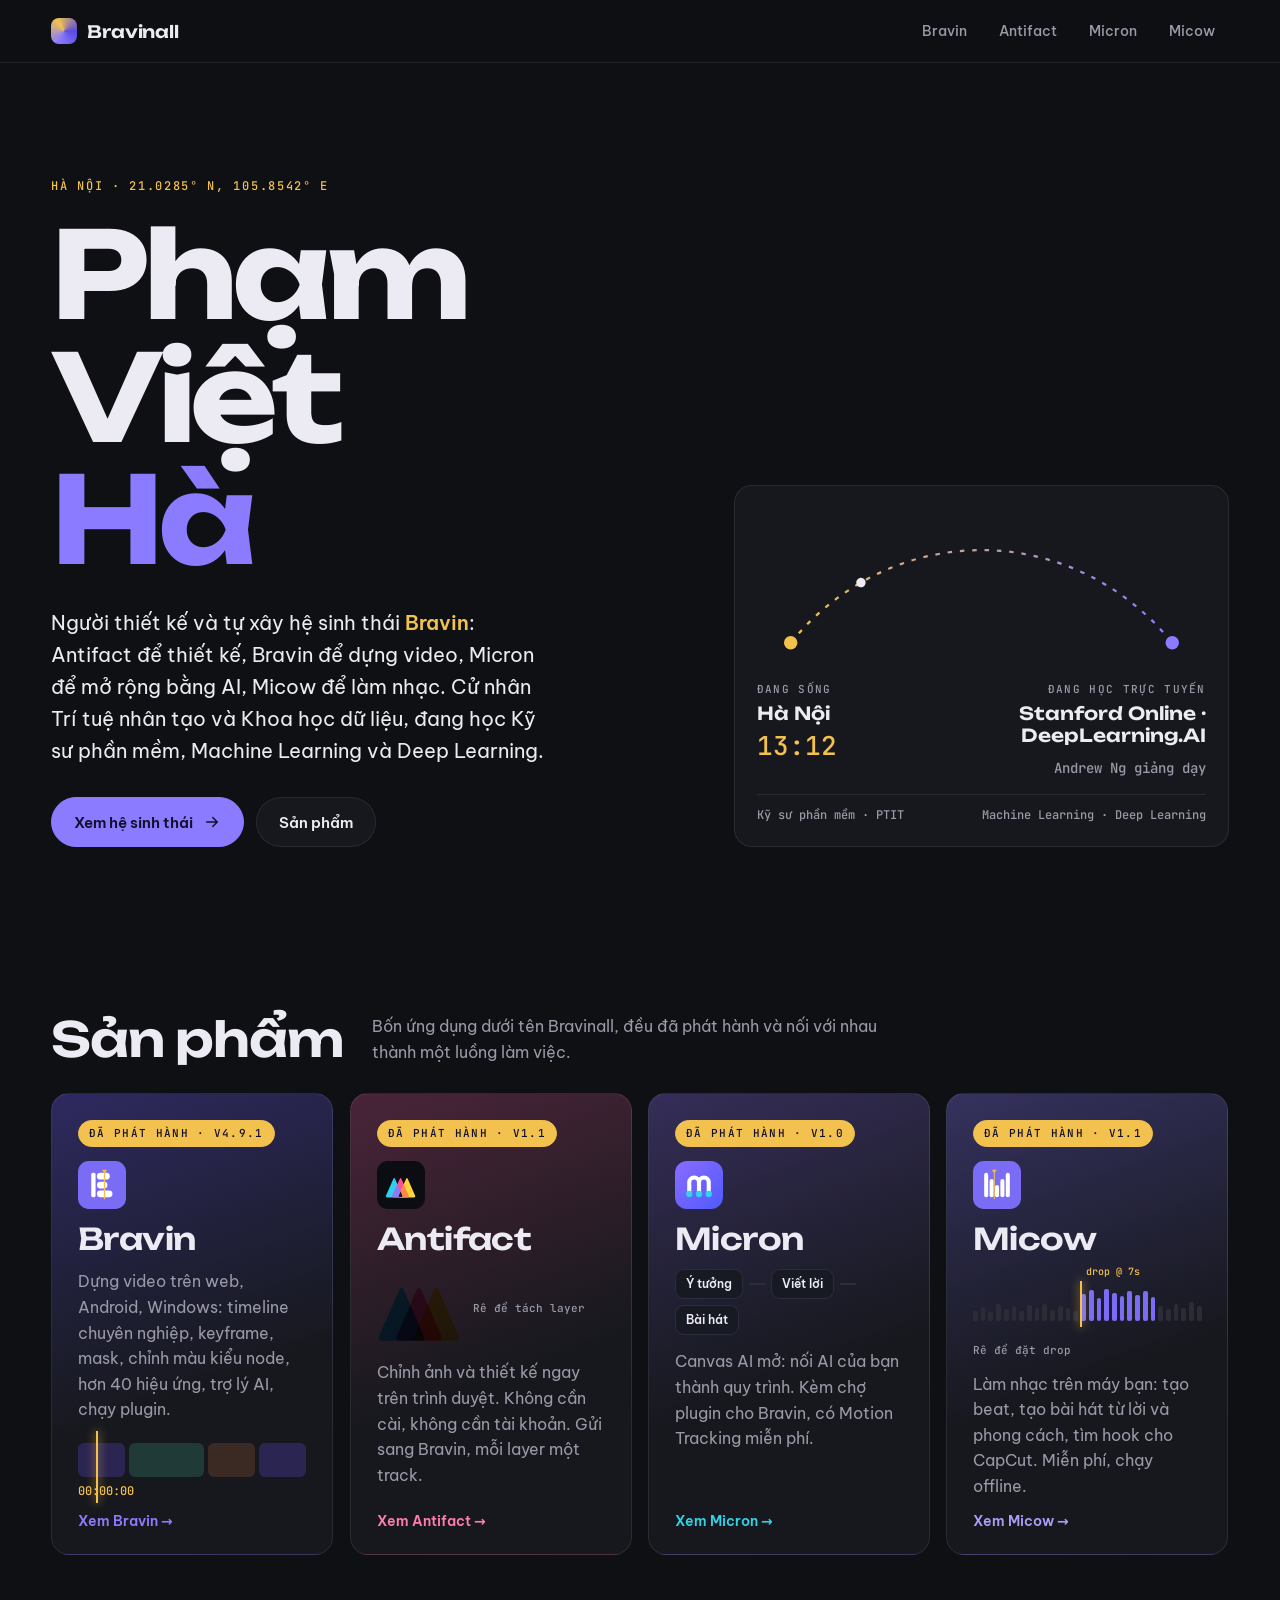
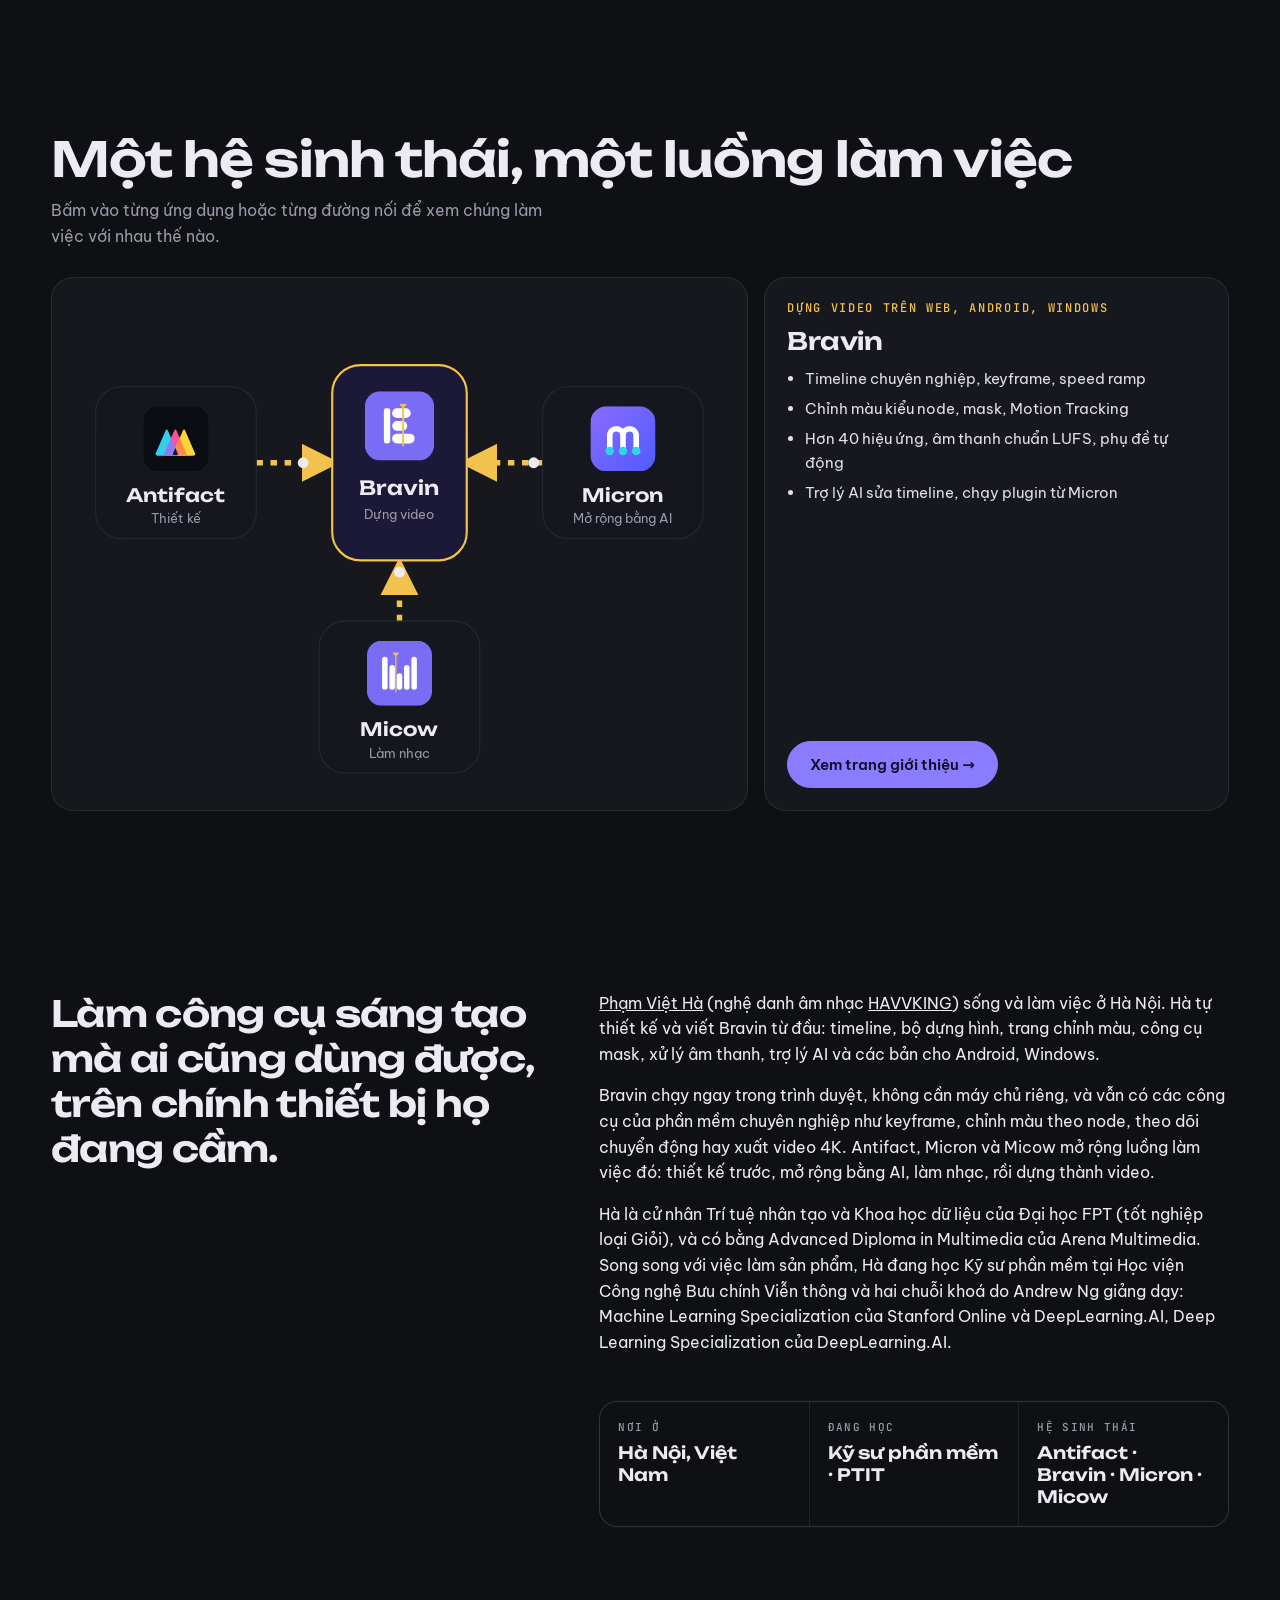
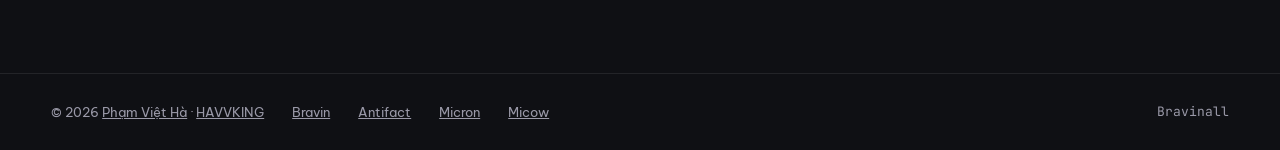
==== commit e5ba40b4: "Học vấn: thêm Machine Learning Specialization của Stanford Online và DeepLearning.AI Co-Authored-By:" ====
--- a/site/index.html
+++ b/site/index.html
@@ -141,7 +141,7 @@
       <div>
         <p class="eyebrow">Hà Nội · 21.0285° N, 105.8542° E</p>
         <h1 class="name" style="margin-top:18px">Phạm<br>Việt <span>Hà</span></h1>
-        <p class="lede">Người thiết kế và tự xây hệ sinh thái <b>Bravin</b>: Antifact để thiết kế, Bravin để dựng video, Micron để mở rộng bằng AI, Micow để làm nhạc. Cử nhân Trí tuệ nhân tạo và Khoa học dữ liệu, đang học Kỹ sư phần mềm và Deep Learning.</p>
+        <p class="lede">Người thiết kế và tự xây hệ sinh thái <b>Bravin</b>: Antifact để thiết kế, Bravin để dựng video, Micron để mở rộng bằng AI, Micow để làm nhạc. Cử nhân Trí tuệ nhân tạo và Khoa học dữ liệu, đang học Kỹ sư phần mềm, Machine Learning và Deep Learning.</p>
         <div style="display:flex;flex-wrap:wrap;gap:12px;margin-top:30px">
           <a class="btn primary" href="#he-sinh-thai">Xem hệ sinh thái
             <svg viewBox="0 0 24 24" fill="none" stroke="currentColor" stroke-width="2" stroke-linecap="round"><path d="M5 12h14M13 6l6 6-6 6"/></svg></a>
@@ -149,7 +149,7 @@
         </div>
       </div>
       <aside class="route rise" aria-label="Học ở Hà Nội và học trực tuyến">
-        <svg viewBox="0 0 400 150" role="img" aria-label="Từ Hà Nội tới khoá học trực tuyến DeepLearning.AI">
+        <svg viewBox="0 0 400 150" role="img" aria-label="Từ Hà Nội tới khoá học trực tuyến của Stanford Online và DeepLearning.AI">
           <defs><linearGradient id="arc" x1="0" x2="1"><stop offset="0" stop-color="#f2c14e"/><stop offset="1" stop-color="#8b7cff"/></linearGradient></defs>
           <path id="routePath" d="M30 120 C 120 10, 280 10, 370 120" fill="none" stroke="url(#arc)" stroke-width="2" stroke-dasharray="4 7"/>
           <circle cx="30" cy="120" r="6" fill="#f2c14e"/><circle cx="370" cy="120" r="6" fill="#8b7cff"/>
@@ -157,9 +157,9 @@
         </svg>
         <div class="cities">
           <div class="city"><div class="lbl">Đang sống</div><div class="nm">Hà Nội</div><div class="clock" id="clkHN">--:--</div></div>
-          <div class="city"><div class="lbl">Đang học trực tuyến</div><div class="nm">DeepLearning.AI</div><div class="sub">Andrew Ng giảng dạy</div></div>
+          <div class="city"><div class="lbl">Đang học trực tuyến</div><div class="nm">Stanford Online · DeepLearning.AI</div><div class="sub">Andrew Ng giảng dạy</div></div>
         </div>
-        <div class="dist"><span>Kỹ sư phần mềm · PTIT</span><span>Deep Learning Specialization</span></div>
+        <div class="dist"><span>Kỹ sư phần mềm · PTIT</span><span>Machine Learning · Deep Learning</span></div>
       </aside>
     </div>
   </section>
@@ -239,7 +239,7 @@
       <div class="txt">
         <p><a href="https://portfolio.vtvcab17.workers.dev/pham-viet-ha/" rel="author">Phạm Việt Hà</a> (nghệ danh âm nhạc <a href="https://portfolio.vtvcab17.workers.dev/havvking/">HAVVKING</a>) sống và làm việc ở Hà Nội. Hà tự thiết kế và viết Bravin từ đầu: timeline, bộ dựng hình, trang chỉnh màu, công cụ mask, xử lý âm thanh, trợ lý AI và các bản cho Android, Windows.</p>
         <p>Bravin chạy ngay trong trình duyệt, không cần máy chủ riêng, và vẫn có các công cụ của phần mềm chuyên nghiệp như keyframe, chỉnh màu theo node, theo dõi chuyển động hay xuất video 4K. Antifact, Micron và Micow mở rộng luồng làm việc đó: thiết kế trước, mở rộng bằng AI, làm nhạc, rồi dựng thành video.</p>
-        <p>Hà là cử nhân Trí tuệ nhân tạo và Khoa học dữ liệu của Đại học FPT (tốt nghiệp loại Giỏi), và có bằng Advanced Diploma in Multimedia của Arena Multimedia. Song song với việc làm sản phẩm, Hà đang học Kỹ sư phần mềm tại Học viện Công nghệ Bưu chính Viễn thông và chuỗi khoá Deep Learning Specialization của DeepLearning.AI do Andrew Ng giảng dạy.</p>
+        <p>Hà là cử nhân Trí tuệ nhân tạo và Khoa học dữ liệu của Đại học FPT (tốt nghiệp loại Giỏi), và có bằng Advanced Diploma in Multimedia của Arena Multimedia. Song song với việc làm sản phẩm, Hà đang học Kỹ sư phần mềm tại Học viện Công nghệ Bưu chính Viễn thông và hai chuỗi khoá do Andrew Ng giảng dạy: Machine Learning Specialization của Stanford Online và DeepLearning.AI, Deep Learning Specialization của DeepLearning.AI.</p>
         <dl class="facts">
           <div><dt>Nơi ở</dt><dd>Hà Nội, Việt Nam</dd></div>
           <div><dt>Đang học</dt><dd>Kỹ sư phần mềm · PTIT</dd></div>
